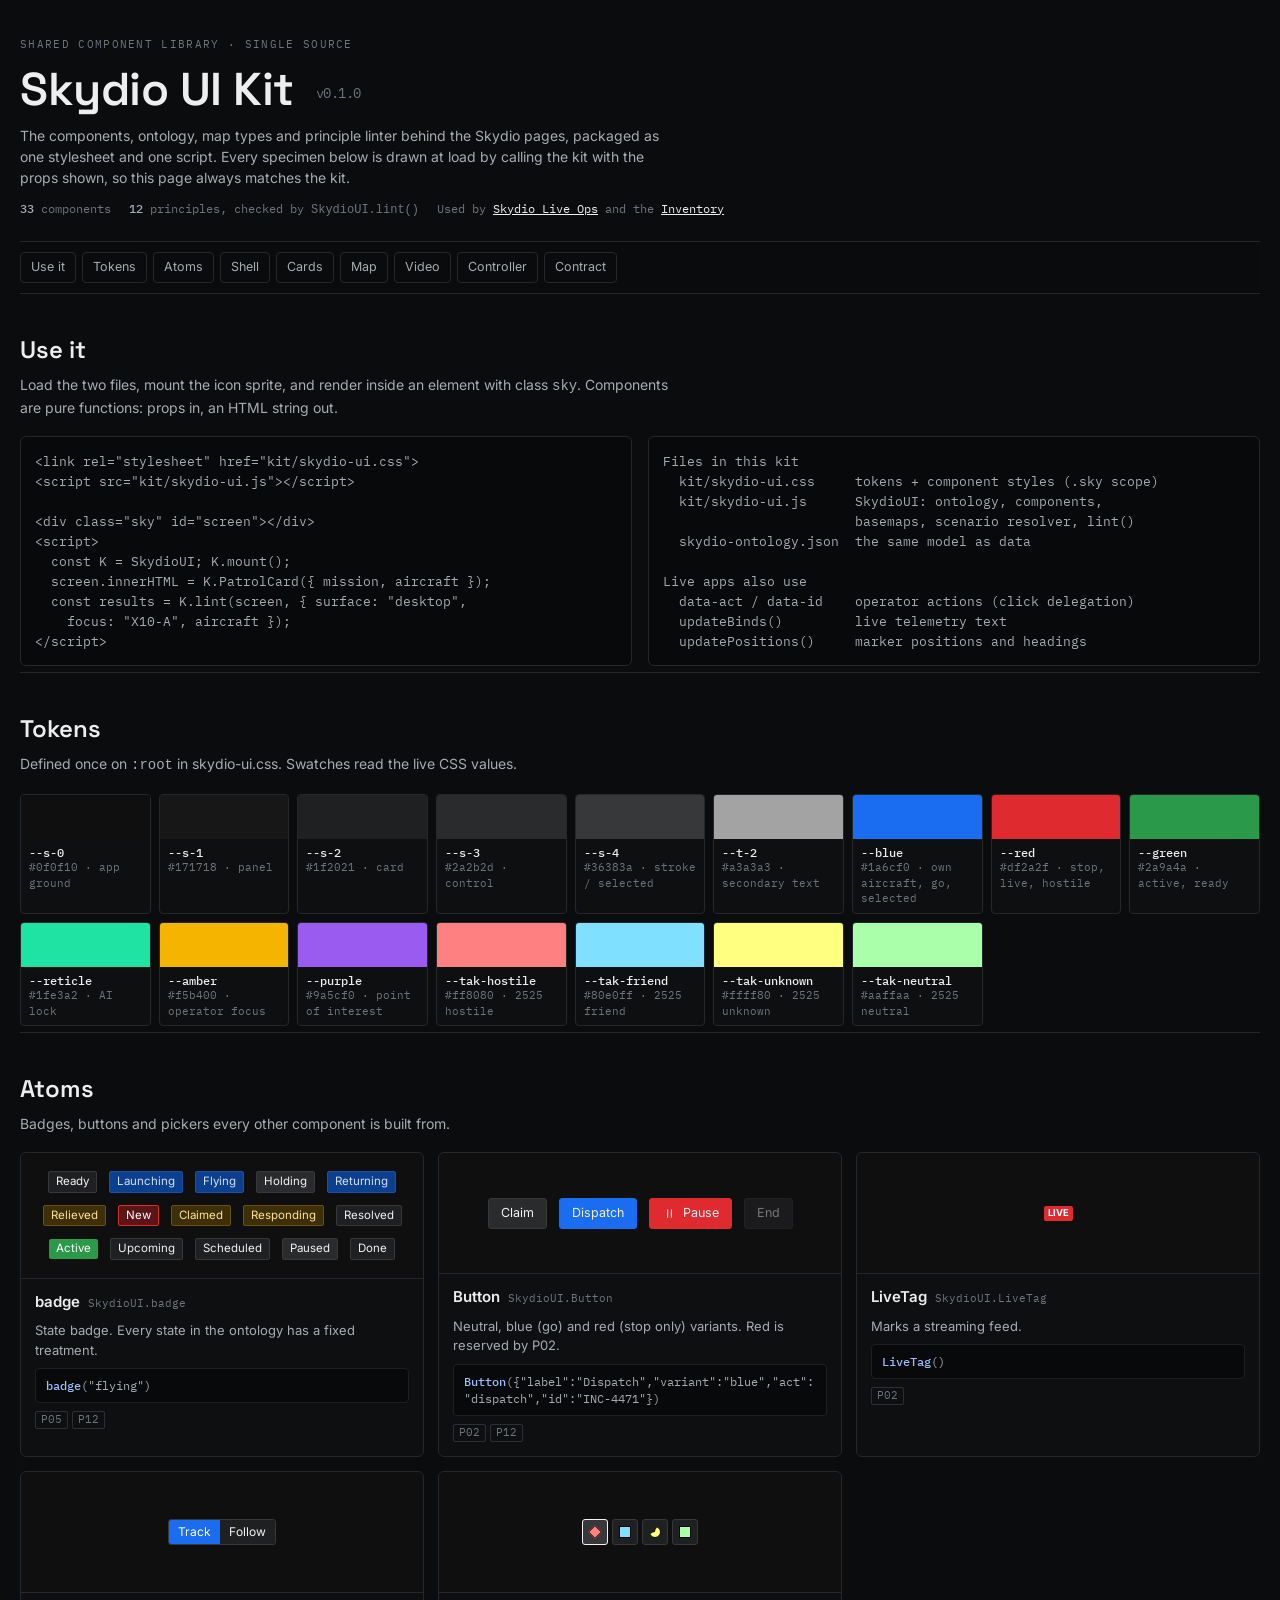
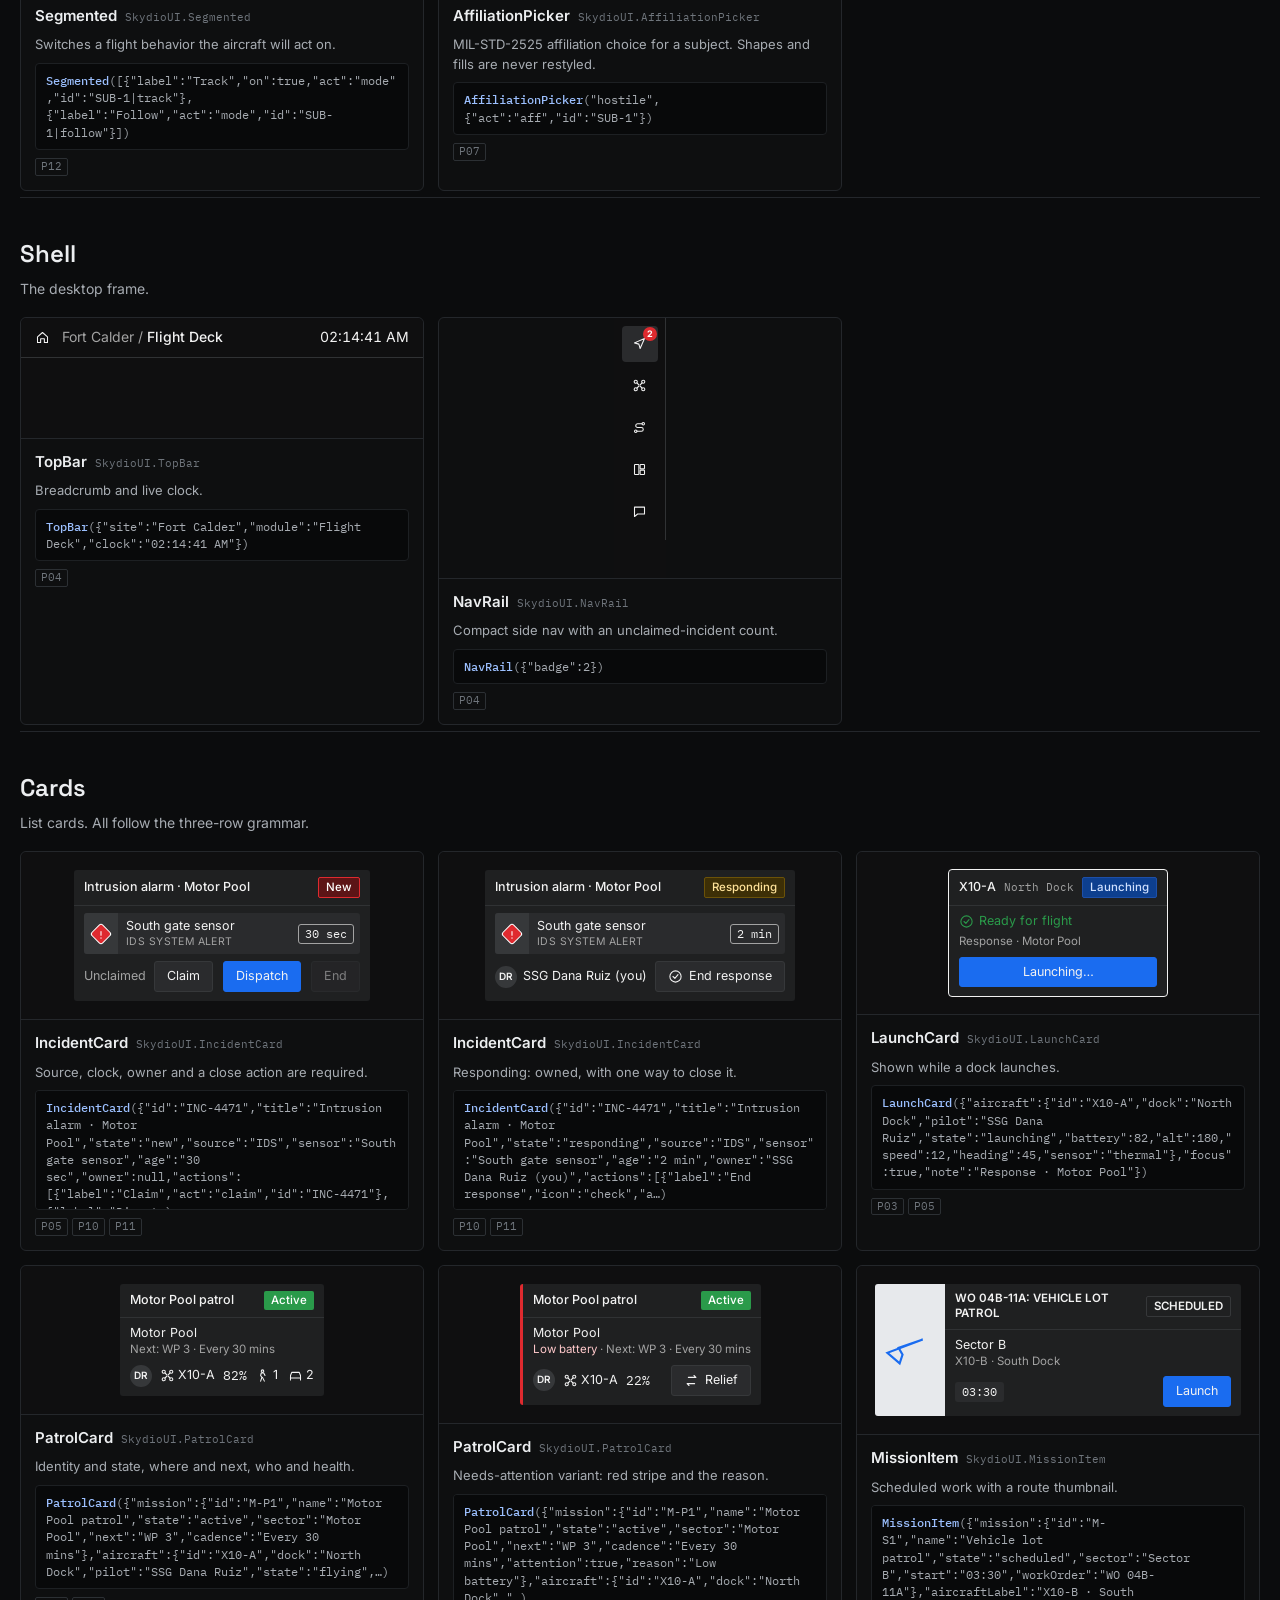
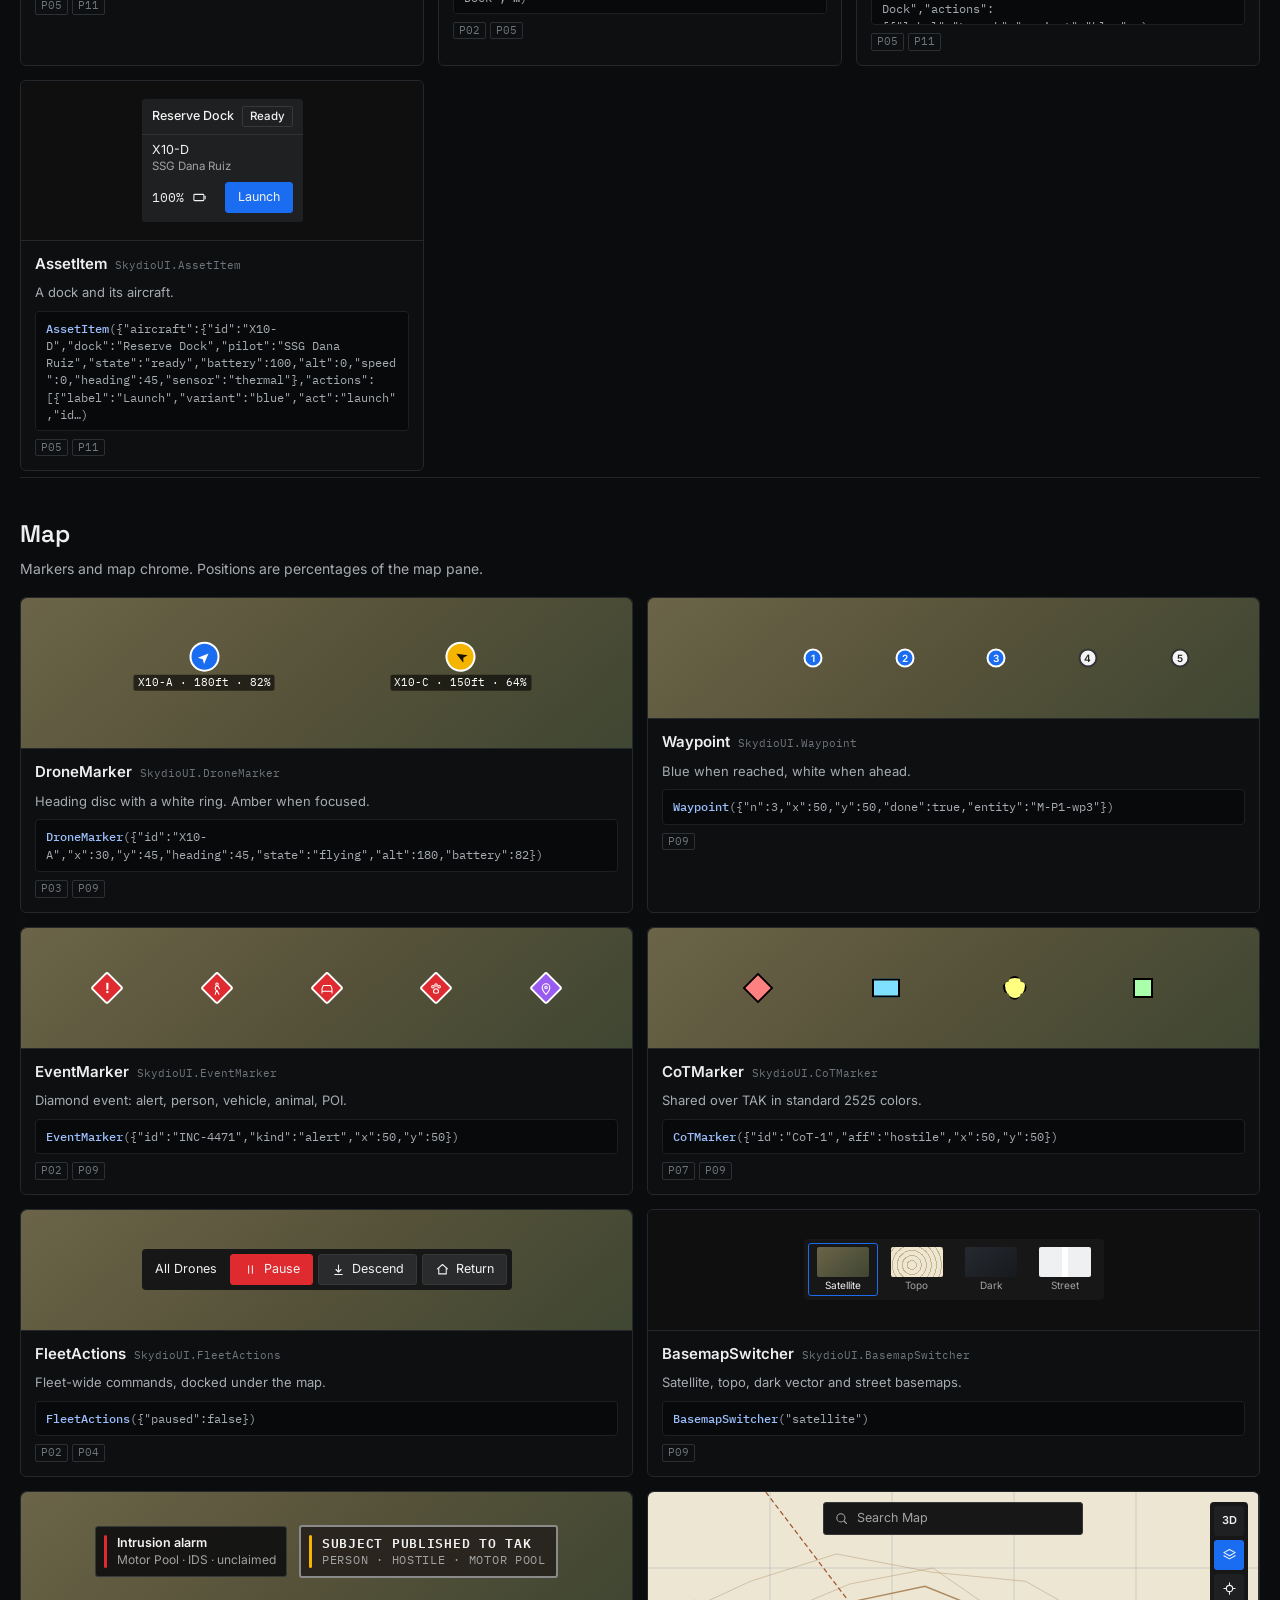
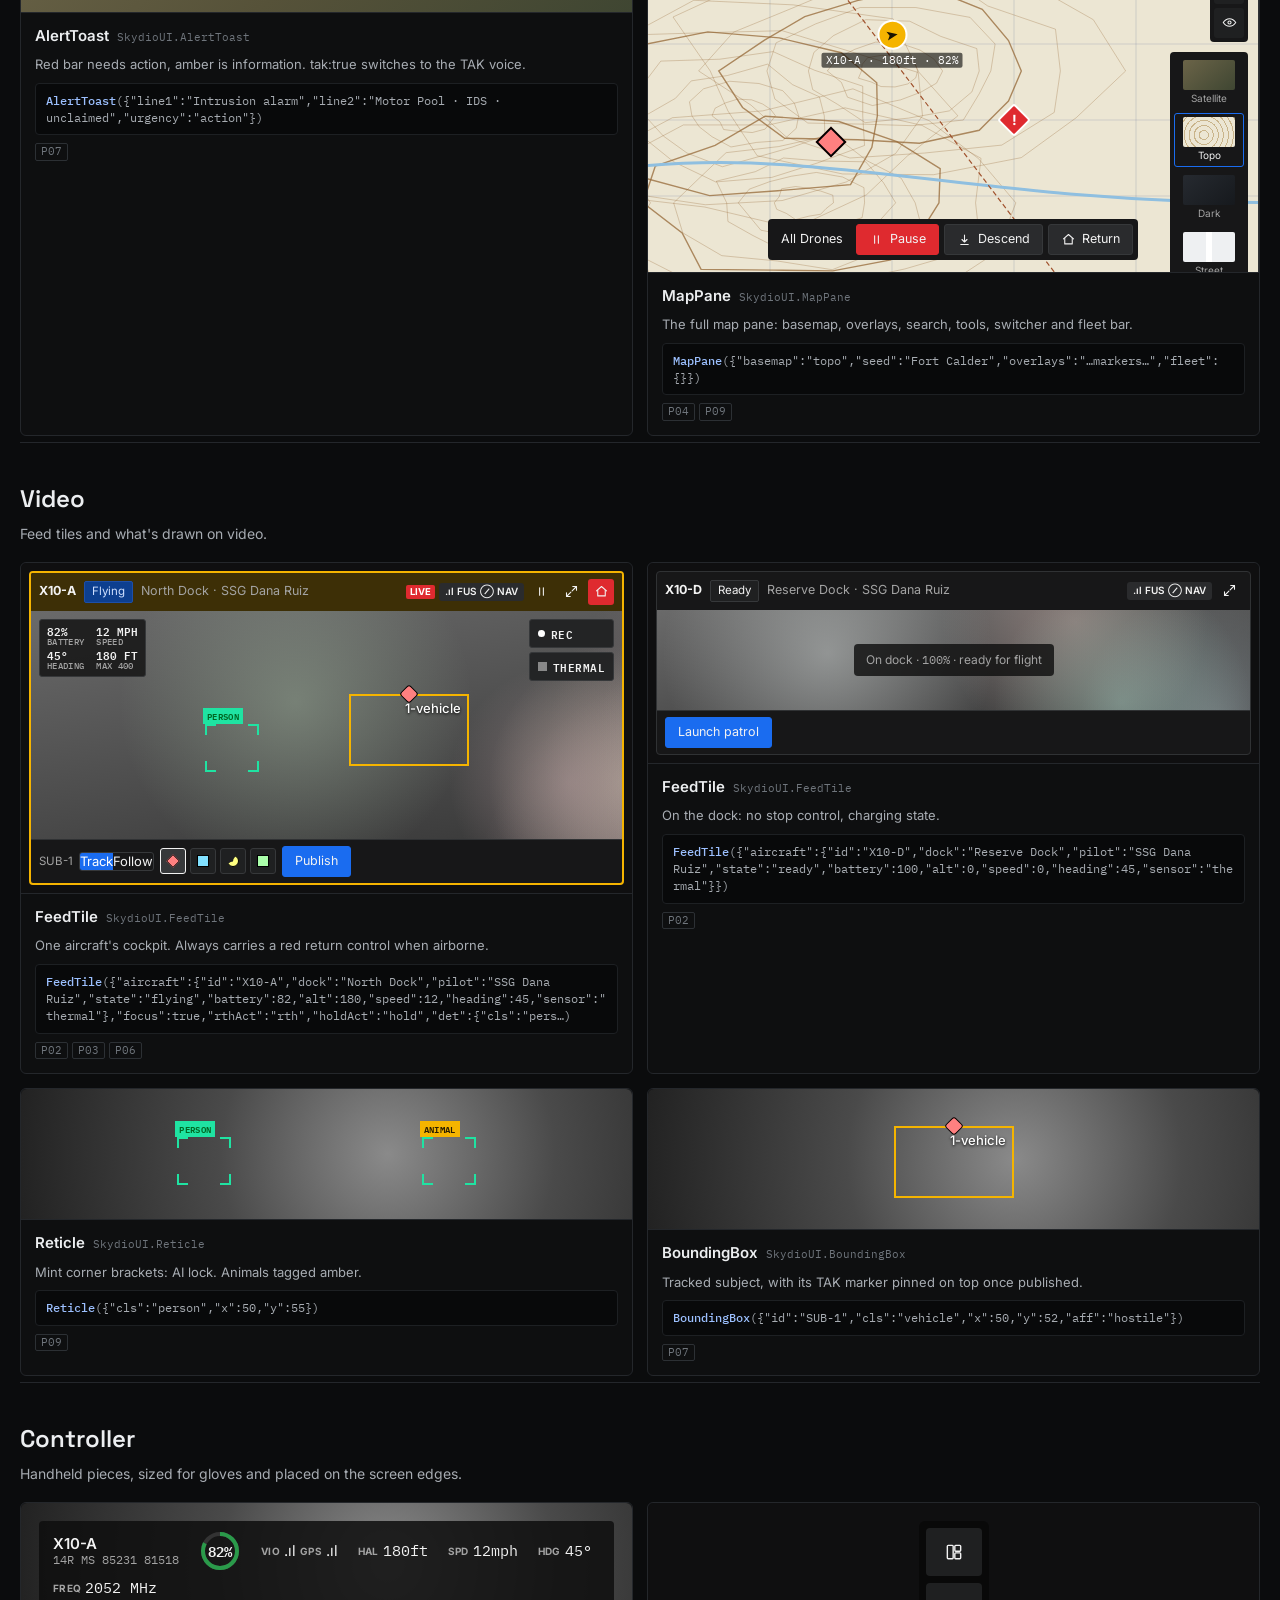
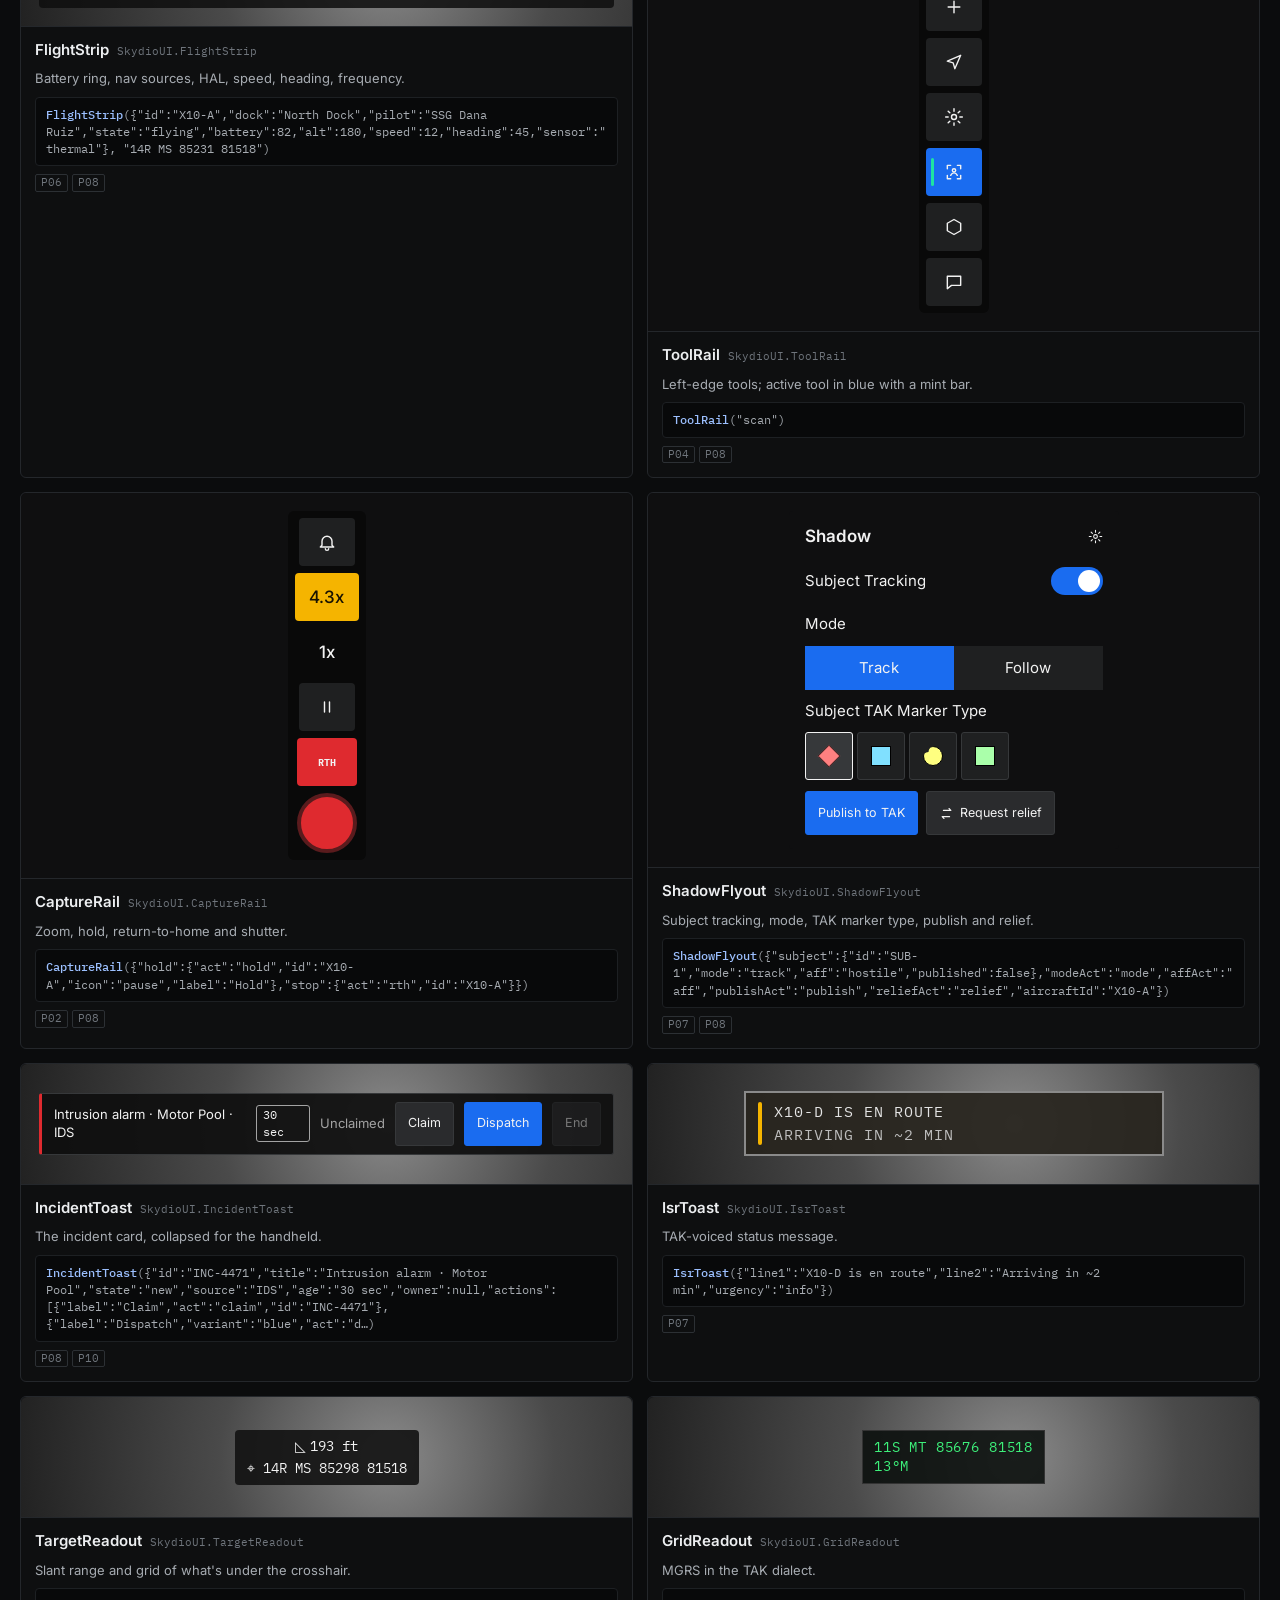
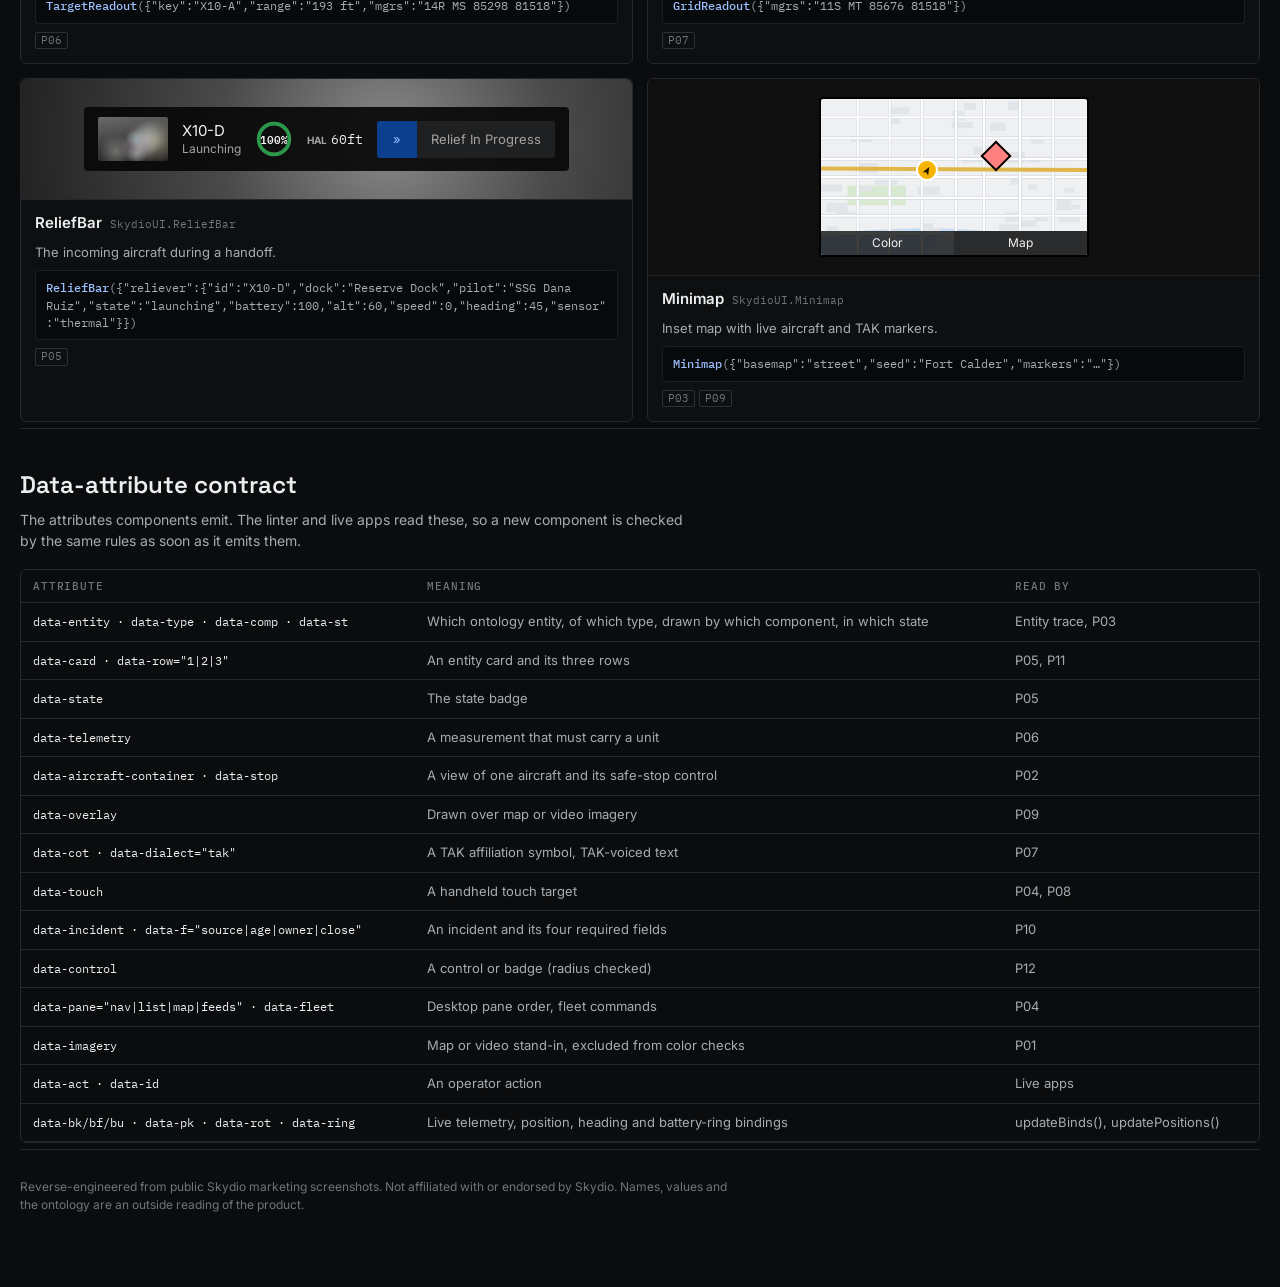
==== kit.html @ 73dac4ab "Skydio hub: ontology, product builder, screen generator, UI kit, inventory and prompts Co-Authored-B" ====
<!doctype html>
<html lang="en"><head><meta charset="utf-8"><meta name="viewport" content="width=device-width, initial-scale=1, viewport-fit=cover">
<style>body{margin:0}[hidden]{display:none!important}img{max-width:100%}</style>
<title>Skydio UI Kit</title>
<meta name="claude:viewport-fit-sides" content="cover">
<link rel="stylesheet" href="https://fonts.googleapis.com/css2?family=Inter:wght@400;500;600;700&family=IBM+Plex+Mono:wght@400;500;600&family=Space+Grotesk:wght@500;600&display=swap">
<link rel="stylesheet" href="kit/skydio-ui.css">
<style>
/* Layout: masthead → install → tokens → component groups (live specimen + the exact kit call) → data-attribute contract.
   Every specimen is rendered at load by calling SkydioUI, so this page can't drift from the kit. Dark-only on purpose. */
:root{ color-scheme:dark; --page:#0b0c0d; --ink:#eceef0; --ink-2:#a7acb2; --ink-3:#6f757c; --rule:#24272b; --panel:#0e0f10; }
*{box-sizing:border-box}
body{background:var(--page);color:var(--ink);font-family:var(--f-ui);font-size:14px;line-height:1.5;padding-left:max(16px,env(safe-area-inset-left,0px));padding-right:max(16px,env(safe-area-inset-right,0px));padding-block:0 64px}
.wrap{max-width:1240px;margin:0 auto}
a{color:var(--ink)}
:focus-visible{outline:2px solid var(--blue);outline-offset:2px}
header.mast{padding-block:36px 22px;border-bottom:1px solid var(--rule);display:grid;gap:12px}
.eyebrow{font-family:var(--f-mono);font-size:11px;letter-spacing:.12em;text-transform:uppercase;color:var(--ink-3)}
h1{font-family:var(--f-display);font-weight:600;font-size:clamp(30px,4.2vw,46px);line-height:1.05;margin:0;letter-spacing:-.01em}
h1 small{font-family:var(--f-mono);font-size:14px;color:var(--ink-3);font-weight:400;margin-left:10px;vertical-align:middle}
.lede{max-width:72ch;color:var(--ink-2);margin:0}
.meta{display:flex;flex-wrap:wrap;gap:8px 18px;font-family:var(--f-mono);font-size:12px;color:var(--ink-3)}
.meta b{color:var(--ink-2);font-weight:500}
nav.toc{position:sticky;top:env(safe-area-inset-top,0px);z-index:5;background:color-mix(in srgb,var(--page) 92%,transparent);backdrop-filter:blur(6px);border-bottom:1px solid var(--rule);padding-block:10px}
body::before{content:"";position:fixed;inset:0 0 auto;height:env(safe-area-inset-top,0px);z-index:10;background:var(--page)}
nav.toc ul{list-style:none;margin:0;padding:0;display:flex;gap:6px;overflow-x:auto;scrollbar-width:none}
nav.toc a{display:block;white-space:nowrap;text-decoration:none;font-size:12.5px;padding:5px 10px;border:1px solid var(--rule);border-radius:4px;color:var(--ink-2)}
nav.toc a:hover{color:var(--ink);border-color:var(--ink-3)}
section.group{padding-block:38px 6px;border-bottom:1px solid var(--rule);scroll-margin-top:56px}
h2{font-family:var(--f-display);font-weight:600;font-size:24px;margin:0 0 6px}
.gp{margin:0 0 18px;color:var(--ink-2);max-width:74ch}
.grid{display:grid;gap:14px;grid-template-columns:repeat(auto-fill,minmax(min(100%,380px),1fr))}
.grid.wide{grid-template-columns:repeat(auto-fill,minmax(min(100%,600px),1fr))}
.comp{border:1px solid var(--rule);border-radius:6px;background:var(--panel);display:flex;flex-direction:column;min-width:0}
.stage{border-bottom:1px solid var(--rule);border-radius:6px 6px 0 0;overflow:hidden;min-width:0}
.stage .sky{padding:18px;display:flex;flex-wrap:wrap;gap:12px;align-items:center;justify-content:center;min-height:120px}
.stage .sky.terrain{background:linear-gradient(140deg,#6b6448,#565239 50%,#3f4632)}
.stage .sky.video{background:radial-gradient(circle at 60% 50%,#8a8a8a 0,#4a4a4a 45%,#222 100%)}
.stage .sky.box{display:block;padding:0;position:relative}
.solo .strip,.solo .c-rail,.solo .fly,.solo .readout,.solo .mgrs,.solo .relief,.solo .pip,.solo .isrt,.solo .ctoast,.solo .fleet,.solo .msearch,.solo .mtools,.solo .bmap{position:relative!important;inset:auto!important;left:auto!important;right:auto!important;top:auto!important;bottom:auto!important;transform:none!important}
.solo .c-rail{flex-direction:column}
.solo .bmap{grid-template-columns:repeat(4,auto)}
.info{padding:12px 14px 14px;display:grid;gap:8px;min-width:0}
.info h3{margin:0;font-size:15px;font-weight:600;display:flex;gap:8px;align-items:baseline;flex-wrap:wrap}
.info h3 code{font-family:var(--f-mono);font-size:11px;color:var(--ink-3);font-weight:400}
.info p{margin:0;color:var(--ink-2);font-size:13px}
pre.call{margin:0;background:#08090a;border:1px solid #1d2023;border-radius:4px;padding:8px 10px;font:11.5px/1.5 var(--f-mono);color:var(--ink-2);white-space:pre-wrap;word-break:break-word;max-height:120px;overflow:auto}
pre.call b{color:#9cc0ff;font-weight:500}
.pr{display:flex;flex-wrap:wrap;gap:4px}
.pr span{font-family:var(--f-mono);font-size:10.5px;border:1px solid #2c3034;border-radius:2px;padding:0 5px;color:var(--ink-3)}
.sw-grid{display:grid;gap:8px;grid-template-columns:repeat(auto-fill,minmax(130px,1fr))}
.sw{border:1px solid var(--rule);border-radius:4px;overflow:hidden;background:var(--panel)}
.sw i{display:block;height:44px}
.sw div{padding:6px 8px;font-size:11.5px;line-height:1.35}.sw div b{display:block;font-family:var(--f-mono);font-weight:500;color:var(--ink)}.sw div span{font-family:var(--f-mono);color:var(--ink-3);font-size:10.5px}
pre.code{margin:0;background:#08090a;border:1px solid var(--rule);border-radius:6px;padding:14px;overflow-x:auto;font:12.5px/1.6 var(--f-mono);color:var(--ink-2)}
table.contract{border-collapse:collapse;width:100%;font-size:13px}
.tbl{overflow-x:auto;border:1px solid var(--rule);border-radius:6px}
.contract th{text-align:left;font:500 10.5px var(--f-mono);letter-spacing:.08em;text-transform:uppercase;color:var(--ink-3);padding:9px 12px;border-bottom:1px solid var(--rule)}
.contract td{padding:9px 12px;border-bottom:1px solid var(--rule);color:var(--ink-2);vertical-align:top}
.contract td:first-child{white-space:nowrap}.contract code{font:12px var(--f-mono);color:var(--ink)}
.two{display:grid;gap:16px;grid-template-columns:minmax(0,1fr) minmax(0,1fr)}
@media (max-width:860px){.two{grid-template-columns:minmax(0,1fr)}}
.foot{margin-top:28px;color:var(--ink-3);font-size:12px;max-width:90ch}
</style>

<div class="wrap">
<header class="mast">
  <div class="eyebrow">Shared component library · single source</div>
  <h1>Skydio UI Kit <small id="ver"></small></h1>
  <p class="lede">The components, ontology, map types and principle linter behind the Skydio pages, packaged as one stylesheet and one script. Every specimen below is drawn at load by calling the kit with the props shown, so this page always matches the kit.</p>
  <div class="meta"><span><b id="nComp">0</b> components</span><span><b>12</b> principles, checked by <code>SkydioUI.lint()</code></span><span>Used by <a href="live.html" id="liveLink">Skydio Live Ops</a> and the <a href="inventory.html">Inventory</a></span></div>
</header>
<nav class="toc" aria-label="Sections"><ul id="toc"></ul></nav>

<section class="group" id="install">
  <h2>Use it</h2>
  <p class="gp">Load the two files, mount the icon sprite, and render inside an element with class <code>sky</code>. Components are pure functions: props in, an HTML string out.</p>
  <div class="two">
<pre class="code">&lt;link rel="stylesheet" href="kit/skydio-ui.css"&gt;
&lt;script src="kit/skydio-ui.js"&gt;&lt;/script&gt;

&lt;div class="sky" id="screen"&gt;&lt;/div&gt;
&lt;script&gt;
  const K = SkydioUI; K.mount();
  screen.innerHTML = K.PatrolCard({ mission, aircraft });
  const results = K.lint(screen, { surface: "desktop",
    focus: "X10-A", aircraft });
&lt;/script&gt;</pre>
<pre class="code">Files in this kit
  kit/skydio-ui.css     tokens + component styles (.sky scope)
  kit/skydio-ui.js      SkydioUI: ontology, components,
                        basemaps, scenario resolver, lint()
  skydio-ontology.json  the same model as data

Live apps also use
  data-act / data-id    operator actions (click delegation)
  updateBinds()         live telemetry text
  updatePositions()     marker positions and headings</pre>
  </div>
</section>

<section class="group" id="tokens"><h2>Tokens</h2><p class="gp">Defined once on <code>:root</code> in skydio-ui.css. Swatches read the live CSS values.</p><div class="sw-grid" id="swatches"></div></section>
<div id="groups"></div>

<section class="group" id="contract">
  <h2>Data-attribute contract</h2>
  <p class="gp">The attributes components emit. The linter and live apps read these, so a new component is checked by the same rules as soon as it emits them.</p>
  <div class="tbl"><table class="contract"><thead><tr><th>Attribute</th><th>Meaning</th><th>Read by</th></tr></thead><tbody>
    <tr><td><code>data-entity · data-type · data-comp · data-st</code></td><td>Which ontology entity, of which type, drawn by which component, in which state</td><td>Entity trace, P03</td></tr>
    <tr><td><code>data-card · data-row="1|2|3"</code></td><td>An entity card and its three rows</td><td>P05, P11</td></tr>
    <tr><td><code>data-state</code></td><td>The state badge</td><td>P05</td></tr>
    <tr><td><code>data-telemetry</code></td><td>A measurement that must carry a unit</td><td>P06</td></tr>
    <tr><td><code>data-aircraft-container · data-stop</code></td><td>A view of one aircraft and its safe-stop control</td><td>P02</td></tr>
    <tr><td><code>data-overlay</code></td><td>Drawn over map or video imagery</td><td>P09</td></tr>
    <tr><td><code>data-cot · data-dialect="tak"</code></td><td>A TAK affiliation symbol, TAK-voiced text</td><td>P07</td></tr>
    <tr><td><code>data-touch</code></td><td>A handheld touch target</td><td>P04, P08</td></tr>
    <tr><td><code>data-incident · data-f="source|age|owner|close"</code></td><td>An incident and its four required fields</td><td>P10</td></tr>
    <tr><td><code>data-control</code></td><td>A control or badge (radius checked)</td><td>P12</td></tr>
    <tr><td><code>data-pane="nav|list|map|feeds" · data-fleet</code></td><td>Desktop pane order, fleet commands</td><td>P04</td></tr>
    <tr><td><code>data-imagery</code></td><td>Map or video stand-in, excluded from color checks</td><td>P01</td></tr>
    <tr><td><code>data-act · data-id</code></td><td>An operator action</td><td>Live apps</td></tr>
    <tr><td><code>data-bk/bf/bu · data-pk · data-rot · data-ring</code></td><td>Live telemetry, position, heading and battery-ring bindings</td><td>updateBinds(), updatePositions()</td></tr>
  </tbody></table></div>
</section>
<p class="foot">Reverse-engineered from public Skydio marketing screenshots. Not affiliated with or endorsed by Skydio. Names, values and the ontology are an outside reading of the product.</p>
</div>

<script src="kit/skydio-ui.js"></script>
<script>
"use strict";
const K = SkydioUI; K.mount();
const esc = K.esc;
document.getElementById("ver").textContent = "v" + K.version;

/* tokens */
const TOK = [["--s-0","app ground"],["--s-1","panel"],["--s-2","card"],["--s-3","control"],["--s-4","stroke / selected"],["--t-2","secondary text"],["--blue","own aircraft, go, selected"],["--red","stop, live, hostile"],["--green","active, ready"],["--reticle","AI lock"],["--amber","operator focus"],["--purple","point of interest"],["--tak-hostile","2525 hostile"],["--tak-friend","2525 friend"],["--tak-unknown","2525 unknown"],["--tak-neutral","2525 neutral"]];
const cs = getComputedStyle(document.documentElement);
document.getElementById("swatches").innerHTML = TOK.map(([v, m]) => `<div class="sw"><i style="background:var(${v})"></i><div><b>${v}</b><span>${cs.getPropertyValue(v).trim()} · ${m}</span></div></div>`).join("");

/* sample data */
const air = { id:"X10-A", dock:"North Dock", pilot:"SSG Dana Ruiz", state:"flying", battery:82, alt:180, speed:12, heading:45, sensor:"thermal" };
const ready = { ...air, id:"X10-D", dock:"Reserve Dock", state:"ready", battery:100, alt:0, speed:0 };
const mission = { id:"M-P1", name:"Motor Pool patrol", state:"active", sector:"Motor Pool", next:"WP 3", cadence:"Every 30 mins" };

/* catalog: [group, name, args, note, principles, stage] — stage: "" | "terrain" | "video" | "box:WxH" | "solo" */
const C = [
  ["Atoms","badge",["flying"],"State badge. Every state in the ontology has a fixed treatment.",["P05","P12"],"",()=>K.ONTO.air.concat(["new","claimed","responding","resolved","active","upcoming","scheduled","paused","done"]).map(s=>K.badge(s)).join("")],
  ["Atoms","Button",[{label:"Dispatch",variant:"blue",act:"dispatch",id:"INC-4471"}],"Neutral, blue (go) and red (stop only) variants. Red is reserved by P02.",["P02","P12"],"",()=>[K.Button({label:"Claim"}),K.Button({label:"Dispatch",variant:"blue"}),K.Button({label:"Pause",icon:"pause",variant:"red",fleetstop:true}),K.Button({label:"End",disabled:true})].join("")],
  ["Atoms","LiveTag",[],"Marks a streaming feed.",["P02"]],
  ["Atoms","Segmented",[[{label:"Track",on:true,act:"mode",id:"SUB-1|track"},{label:"Follow",act:"mode",id:"SUB-1|follow"}]],"Switches a flight behavior the aircraft will act on.",["P12"]],
  ["Atoms","AffiliationPicker",["hostile",{act:"aff",id:"SUB-1"}],"MIL-STD-2525 affiliation choice for a subject. Shapes and fills are never restyled.",["P07"]],
  ["Shell","TopBar",[{site:"Fort Calder",module:"Flight Deck",clock:"02:14:41 AM"}],"Breadcrumb and live clock.",["P04"],"box:100%x44"],
  ["Shell","NavRail",[{badge:2}],"Compact side nav with an unclaimed-incident count.",["P04"],"box:52x260"],
  ["Cards","IncidentCard",[{id:"INC-4471",title:"Intrusion alarm · Motor Pool",state:"new",source:"IDS",sensor:"South gate sensor",age:"30 sec",owner:null,actions:[{label:"Claim",act:"claim",id:"INC-4471"},{label:"Dispatch",variant:"blue",act:"dispatch",id:"INC-4471"},{label:"End",f:"close",disabled:true}]}],"Source, clock, owner and a close action are required.",["P05","P10","P11"]],
  ["Cards","IncidentCard",[{id:"INC-4471",title:"Intrusion alarm · Motor Pool",state:"responding",source:"IDS",sensor:"South gate sensor",age:"2 min",owner:"SSG Dana Ruiz (you)",actions:[{label:"End response",icon:"check",act:"end",id:"INC-4471",f:"close"}]}],"Responding: owned, with one way to close it.",["P10","P11"]],
  ["Cards","LaunchCard",[{aircraft:{...air,state:"launching"},focus:true,note:"Response · Motor Pool"}],"Shown while a dock launches.",["P03","P05"]],
  ["Cards","PatrolCard",[{mission,aircraft:air,dets:[{cls:"person",count:1},{cls:"vehicle",count:2}]}],"Identity and state, where and next, who and health.",["P05","P11"]],
  ["Cards","PatrolCard",[{mission:{...mission,attention:true,reason:"Low battery"},aircraft:{...air,battery:22},actions:[{label:"Relief",icon:"swap",act:"relief",id:"X10-A"}]}],"Needs-attention variant: red stripe and the reason.",["P02","P05"]],
  ["Cards","MissionItem",[{mission:{id:"M-S1",name:"Vehicle lot patrol",state:"scheduled",sector:"Sector B",start:"03:30",workOrder:"WO 04B-11A"},aircraftLabel:"X10-B · South Dock",actions:[{label:"Launch",variant:"blue",act:"launch-mission",id:"M-S1"}]}],"Scheduled work with a route thumbnail.",["P05","P11"]],
  ["Cards","AssetItem",[{aircraft:ready,actions:[{label:"Launch",variant:"blue",act:"launch",id:"X10-D"}]}],"A dock and its aircraft.",["P05","P11"]],
  ["Map","DroneMarker",[{id:"X10-A",x:30,y:45,heading:45,state:"flying",alt:180,battery:82}],"Heading disc with a white ring. Amber when focused.",["P03","P09"],"terrain box:100%x150",()=>K.DroneMarker({id:"X10-A",x:30,y:45,heading:45,state:"flying",alt:180,battery:82})+K.DroneMarker({id:"X10-C",x:72,y:45,heading:300,state:"flying",alt:150,battery:64,focus:true})],
  ["Map","Waypoint",[{n:3,x:50,y:50,done:true,entity:"M-P1-wp3"}],"Blue when reached, white when ahead.",["P09"],"terrain box:100%x110",()=>[1,2,3,4,5].map(n=>K.Waypoint({n,x:12+n*15,y:50,done:n<4,entity:"wp"+n})).join("")],
  ["Map","EventMarker",[{id:"INC-4471",kind:"alert",x:50,y:50}],"Diamond event: alert, person, vehicle, animal, POI.",["P02","P09"],"terrain box:100%x110",()=>["alert","person","vehicle","animal","poi"].map((k,i)=>K.EventMarker({id:"E"+i,kind:k,x:14+i*18,y:50})).join("")],
  ["Map","CoTMarker",[{id:"CoT-1",aff:"hostile",x:50,y:50}],"Shared over TAK in standard 2525 colors.",["P07","P09"],"terrain box:100%x110",()=>K.ONTO.aff.map((a,i)=>K.CoTMarker({id:"C"+i,aff:a,x:18+i*21,y:50})).join("")],
  ["Map","FleetActions",[{paused:false}],"Fleet-wide commands, docked under the map.",["P02","P04"],"terrain solo"],
  ["Map","BasemapSwitcher",["satellite"],"Satellite, topo, dark vector and street basemaps.",["P09"],"solo"],
  ["Map","AlertToast",[{line1:"Intrusion alarm",line2:"Motor Pool · IDS · unclaimed",urgency:"action"}],"Red bar needs action, amber is information. tak:true switches to the TAK voice.",["P07"],"terrain",()=>K.AlertToast({line1:"Intrusion alarm",line2:"Motor Pool · IDS · unclaimed",urgency:"action"})+K.AlertToast({line1:"Subject published to TAK",line2:"PERSON · HOSTILE · MOTOR POOL",tak:true})],
  ["Map","MapPane",[{basemap:"topo",seed:"Fort Calder",overlays:"…markers…",fleet:{}}],"The full map pane: basemap, overlays, search, tools, switcher and fleet bar.",["P04","P09"],"box:100%x380",()=>K.MapPane({basemap:"topo",seed:"Fort Calder",overlays:K.DroneMarker({id:"X10-A",x:40,y:40,heading:80,state:"flying",alt:180,battery:82,focus:true})+K.EventMarker({id:"INC",kind:"alert",x:60,y:60})+K.CoTMarker({id:"C",aff:"hostile",x:30,y:66}),fleet:{}}).replace('class="d-map"','class="d-map" style="position:absolute;inset:0"')],
  ["Video","FeedTile",[{aircraft:air,focus:true,rthAct:"rth",holdAct:"hold",det:{cls:"person",x:34,y:60},sub:{id:"SUB-1",cls:"vehicle",x:64,y:52,aff:"hostile"},footer:"…subject controls…"}],"One aircraft's cockpit. Always carries a red return control when airborne.",["P02","P03","P06"],"box:100%x330",()=>`<div style="display:flex;height:100%;padding:8px">${K.FeedTile({aircraft:air,focus:true,rthAct:"rth",holdAct:"hold",det:{cls:"person",x:34,y:60},sub:{id:"SUB-1",cls:"vehicle",x:64,y:52,aff:"hostile"},footer:`<span class="lbl">SUB-1</span>${K.Segmented([{label:"Track",on:true},{label:"Follow"}])}${K.AffiliationPicker("hostile",{})}${K.Button({label:"Publish",variant:"blue"})}`})}</div>`],
  ["Video","FeedTile",[{aircraft:ready}],"On the dock: no stop control, charging state.",["P02"],"box:100%x200",()=>`<div style="display:flex;height:100%;padding:8px">${K.FeedTile({aircraft:ready,footer:K.Button({label:"Launch patrol",variant:"blue"})})}</div>`],
  ["Video","Reticle",[{cls:"person",x:50,y:55}],"Mint corner brackets: AI lock. Animals tagged amber.",["P09"],"video box:100%x130",()=>K.Reticle({cls:"person",x:30,y:55})+K.Reticle({cls:"animal",x:70,y:55})],
  ["Video","BoundingBox",[{id:"SUB-1",cls:"vehicle",x:50,y:52,aff:"hostile"}],"Tracked subject, with its TAK marker pinned on top once published.",["P07"],"video box:100%x140"],
  ["Controller","FlightStrip",[air,"14R MS 85231 81518"],"Battery ring, nav sources, HAL, speed, heading, frequency.",["P06","P08"],"video solo"],
  ["Controller","ToolRail",["scan"],"Left-edge tools; active tool in blue with a mint bar.",["P04","P08"],"solo"],
  ["Controller","CaptureRail",[{hold:{act:"hold",id:"X10-A",icon:"pause",label:"Hold"},stop:{act:"rth",id:"X10-A"}}],"Zoom, hold, return-to-home and shutter.",["P02","P08"],"solo"],
  ["Controller","ShadowFlyout",[{subject:{id:"SUB-1",mode:"track",aff:"hostile",published:false},modeAct:"mode",affAct:"aff",publishAct:"publish",reliefAct:"relief",aircraftId:"X10-A"}],"Subject tracking, mode, TAK marker type, publish and relief.",["P07","P08"],"solo"],
  ["Controller","IncidentToast",[{id:"INC-4471",title:"Intrusion alarm · Motor Pool",state:"new",source:"IDS",age:"30 sec",owner:null,actions:[{label:"Claim",act:"claim",id:"INC-4471"},{label:"Dispatch",variant:"blue",act:"dispatch",id:"INC-4471"},{label:"End",f:"close",disabled:true}]}],"The incident card, collapsed for the handheld.",["P08","P10"],"video solo"],
  ["Controller","IsrToast",[{line1:"X10-D is en route",line2:"Arriving in ~2 min",urgency:"info"}],"TAK-voiced status message.",["P07"],"video solo"],
  ["Controller","TargetReadout",[{key:"X10-A",range:"193 ft",mgrs:"14R MS 85298 81518"}],"Slant range and grid of what's under the crosshair.",["P06"],"video solo"],
  ["Controller","GridReadout",[{mgrs:"11S MT 85676 81518"}],"MGRS in the TAK dialect.",["P07"],"video solo"],
  ["Controller","ReliefBar",[{reliever:{...ready,id:"X10-D",state:"launching",alt:60}}],"The incoming aircraft during a handoff.",["P05"],"video solo"],
  ["Controller","Minimap",[{basemap:"street",seed:"Fort Calder",markers:"…"}],"Inset map with live aircraft and TAK markers.",["P03","P09"],"solo",()=>K.Minimap({basemap:"street",seed:"Fort Calder",markers:K.DroneMarker({id:"X10-A",x:40,y:45,heading:30,small:true,focus:true})+K.CoTMarker({id:"C",aff:"hostile",x:66,y:36})})]
];
const groups = [...new Set(C.map(c => c[0]))];
const GROUP_NOTE = { Atoms:"Badges, buttons and pickers every other component is built from.", Shell:"The desktop frame.", Cards:"List cards. All follow the three-row grammar.", Map:"Markers and map chrome. Positions are percentages of the map pane.", Video:"Feed tiles and what's drawn on video.", Controller:"Handheld pieces, sized for gloves and placed on the screen edges." };
const short = v => { const s = JSON.stringify(v); return s.length > 220 ? s.slice(0, 217) + "…" : s; };
document.getElementById("toc").innerHTML = [["install","Use it"],["tokens","Tokens"],...groups.map(g => [g.toLowerCase(), g]),["contract","Contract"]].map(([id, t]) => `<li><a href="#${id}">${t}</a></li>`).join("");
document.getElementById("groups").innerHTML = groups.map(g => `<section class="group" id="${g.toLowerCase()}"><h2>${g}</h2><p class="gp">${GROUP_NOTE[g]}</p><div class="grid${g === "Video" || g === "Map" || g === "Controller" ? " wide" : ""}">${
  C.filter(c => c[0] === g).map(([, name, args, note, pr, stage = "", custom]) => {
    let html; try { html = custom ? custom() : K[name](...args); } catch (e) { html = `<span style="color:#ff9a9d">${esc(e.message)}</span>`; }
    const box = (stage.match(/box:(\S+)x(\d+)/) || []); const cls = stage.split(" ").filter(x => x && !x.startsWith("box")).join(" ");
    const style = box[0] ? `style="width:${/%/.test(box[1]) ? box[1] : box[1] + "px"};height:${box[2]}px;margin:0 auto"` : "";
    return `<div class="comp"><div class="stage"><div class="sky ${cls}${box[0] ? " box" : ""}" ${style}>${html}</div></div><div class="info"><h3>${esc(name)} <code>SkydioUI.${esc(name)}</code></h3><p>${esc(note)}</p><pre class="call"><b>${esc(name)}</b>(${esc(args.map(short).join(", "))})</pre><div class="pr">${pr.map(p => `<span title="${esc(K.PRINCIPLES.find(x => x[0] === p)[1])}">${p}</span>`).join("")}</div></div></div>`;
  }).join("")}</div></section>`).join("");
document.getElementById("nComp").textContent = new Set(C.map(c => c[1])).size;
</script>

</html>
---- kit/skydio-ui.css ----
/*! Skydio UI Kit 0.1.0 · skydio-ui.css
   Tokens and component styles, reverse-engineered from public Skydio marketing screenshots. Not affiliated with Skydio.
   Every component renders inside a root element with class "sky". */
:root{
  --s-0:#0f0f10; --s-1:#171718; --s-2:#1f2021; --s-3:#2a2b2d; --s-4:#36383a; --s-line:#303234;
  --t-1:#f2f2f2; --t-2:#a3a3a3;
  --blue:#1a6cf0; --blue-deep:#0d3f8f; --red:#df2a2f; --red-deep:#5c1416; --green:#2a9a4a; --green-deep:#173d22;
  --reticle:#1fe3a2; --amber:#f5b400; --amber-deep:#3d2f06; --purple:#9a5cf0;
  --tak-hostile:#ff8080; --tak-friend:#80e0ff; --tak-unknown:#ffff80; --tak-neutral:#aaffaa;
  --f-ui:"Inter",system-ui,-apple-system,"Segoe UI",sans-serif;
  --f-display:"Space Grotesk","Inter",system-ui,sans-serif;
  --f-mono:"IBM Plex Mono",ui-monospace,"SF Mono",Menlo,monospace;
}
.sky{font-family:var(--f-ui);color:var(--t-1);background:var(--s-0);font-size:13px;line-height:1.35;position:relative;overflow:hidden}
.sky *{box-sizing:border-box}
.sky .mono,.sky [data-telemetry]{font-family:var(--f-mono)}
.sky svg.ic{width:15px;height:15px;stroke:currentColor;fill:none;stroke-width:1.7;stroke-linecap:round;stroke-linejoin:round;flex:none}
.sky .lint-hit{outline:3px solid #ff2bd6 !important;outline-offset:2px;box-shadow:0 0 0 6px rgba(255,43,214,.25) !important}
/* desktop shell */
.sky .d-top{height:40px;display:flex;align-items:center;gap:12px;padding:0 14px;border-bottom:1px solid var(--s-line);background:var(--s-0)}
.sky .d-top .crumb{color:var(--t-2);font-size:14px}
.sky .d-top .crumb b{color:var(--t-1);font-weight:500}
.sky .d-top .clock{margin-left:auto;font-variant-numeric:tabular-nums;font-size:14px}
.sky .d-top .clock small{color:var(--t-2)}
.sky .d-body{display:flex;height:720px}
.sky .d-nav{width:52px;border-right:1px solid var(--s-line);display:flex;flex-direction:column;align-items:center;gap:6px;padding-top:8px;background:var(--s-0)}
.sky .d-nav .b{width:36px;height:36px;display:grid;place-items:center;border-radius:4px;position:relative;color:var(--t-1)}
.sky .d-nav .b.on{background:var(--s-3)}
.sky .d-nav .badge-n{position:absolute;top:1px;right:1px;min-width:14px;height:14px;padding:0 3px;border-radius:7px;background:var(--red);font-size:9px;font-weight:700;display:grid;place-items:center;color:#fff}
.sky .d-list{width:310px;background:var(--s-1);border-right:1px solid var(--s-line);display:flex;flex-direction:column;min-height:0}
.sky .d-map{flex:1;position:relative;min-width:0;border-right:1px solid var(--s-line)}
.sky .d-feeds{width:440px;display:flex;flex-direction:column;gap:6px;padding:6px;background:var(--s-0)}
.sky .ph{height:36px;display:flex;align-items:center;justify-content:space-between;padding:0 12px;font-size:13.5px;flex:none}
.sky .d-list .scroll{overflow:hidden;padding:0 10px 10px;display:flex;flex-direction:column;gap:8px;flex:1}
.sky .sec{display:flex;justify-content:space-between;align-items:center;font-weight:600;font-size:13.5px;padding:8px 2px 2px}
.sky .sec span{color:var(--t-2);font-weight:400}
.sky .field{display:flex;align-items:center;gap:8px;background:var(--s-3);border:1px solid var(--s-4);border-radius:3px;padding:6px 10px;color:var(--t-2);font-size:13px}
.sky .selects{display:flex;gap:6px}
.sky .select{flex:1;display:flex;align-items:center;gap:6px;background:var(--s-3);border:1px solid var(--s-4);border-radius:3px;padding:6px 10px;font-size:12.5px;color:var(--t-1);white-space:nowrap}
.sky .select svg{margin-left:auto}
.sky .badge{font-size:11.5px;padding:2px 7px;border-radius:2px;line-height:1.35;white-space:nowrap;display:inline-block}
.sky .b-active{background:var(--green);color:#fff}
.sky .b-upcoming,.sky .b-scheduled,.sky .b-done,.sky .b-ready,.sky .b-resolved{border:1px solid var(--s-4);color:var(--t-1);background:var(--s-2)}
.sky .b-paused,.sky .b-holding{background:var(--s-3);color:var(--t-1);border:1px solid var(--s-4)}
.sky .b-tfr,.sky .b-new{background:var(--red-deep);color:#fff;border:1px solid var(--red)}
.sky .b-flying,.sky .b-launching,.sky .b-returning{background:var(--blue-deep);color:#cfe0ff;border:1px solid #1d4fa8}
.sky .b-claimed,.sky .b-responding,.sky .b-relieved{background:var(--amber-deep);color:#ffe39a;border:1px solid #6b5208}
.sky .live{background:var(--red);color:#fff;font-size:9.5px;font-weight:700;padding:1px 4px;border-radius:2px}
.sky .chip-time{background:var(--s-3);color:var(--t-1);padding:2px 7px;border-radius:3px;font-size:12px;font-variant-numeric:tabular-nums}
.sky .chip-o{border:1px solid var(--t-2);border-radius:3px;padding:1px 6px;font-size:12px}
.sky .initials{width:22px;height:22px;border-radius:50%;background:var(--s-4);display:grid;place-items:center;font-size:10px;font-weight:600}
.sky .btn{display:inline-flex;align-items:center;justify-content:center;gap:6px;padding:6px 12px;border-radius:3px;font-size:12.5px;background:var(--s-3);border:1px solid var(--s-4);color:var(--t-1);white-space:nowrap}
.sky .btn.red{background:var(--red);border-color:var(--red)}
.sky .btn.blue{background:var(--blue);border-color:var(--blue)}
.sky .btn.wide{width:100%}
.sky .card{background:var(--s-2);border-radius:3px;overflow:hidden;font-size:12.5px;position:relative}
.sky .card [data-row]{padding:7px 10px;display:flex;align-items:center;gap:8px}
.sky .card [data-row="1"]{justify-content:space-between;font-weight:500;border-bottom:1px solid var(--s-line)}
.sky .card [data-row="2"]{display:block}
.sky .card [data-row="2"] small{display:block;color:var(--t-2);font-size:11.5px}
.sky .card [data-row="3"]{padding-top:0;padding-bottom:9px}
.sky .card .r{margin-left:auto;display:flex;gap:10px;align-items:center}
.sky .card .cnt{display:inline-flex;gap:3px;align-items:center}
.sky .card.attn{border-left:3px solid var(--red)}
.sky .card.is-focus{outline:1.5px solid var(--t-1)}
.sky .card.sched{display:grid;grid-template-columns:70px minmax(0,1fr)}
.sky .card.sched .thumb{background:#e7e9ec;grid-row:span 3;position:relative}
.sky .card.sched .thumb svg{position:absolute;inset:6px;width:calc(100% - 12px);height:calc(100% - 12px)}
.sky .card.sched [data-row="1"]{text-transform:uppercase;font-size:11.5px;font-weight:600}
.sky .sensor{display:grid;grid-template-columns:34px minmax(0,1fr) auto;background:var(--s-3);border-radius:3px;overflow:hidden;align-items:center}
.sky .sensor .ico{display:grid;place-items:center;align-self:stretch;background:var(--s-4)}
.sky .sensor .t{padding:5px 8px;display:grid}
.sky .sensor .t small{color:var(--t-2);font-size:10.5px;letter-spacing:.04em}
.sky .sensor .chip-o{margin-right:6px}
.sky .kv{display:grid;grid-template-columns:auto minmax(0,1fr);gap:3px 10px;font-size:12px}
.sky .kv dt{color:var(--t-2)}
.sky .kv dd{margin:0;text-align:right;font-variant-numeric:tabular-nums}
/* map */
.sky .mapbg{position:absolute;inset:0}
.sky .mapsvg{position:absolute;inset:0;width:100%;height:100%}
.sky .msearch{position:absolute;top:10px;left:50%;transform:translateX(-50%);width:260px;display:flex;align-items:center;gap:8px;background:var(--s-1);border:1px solid var(--s-4);border-radius:3px;padding:7px 10px;color:var(--t-2);font-size:12.5px}
.sky .mtools{position:absolute;top:10px;right:10px;display:grid;gap:4px;background:var(--s-1);padding:4px;border-radius:4px}
.sky .mtools span{width:30px;height:30px;display:grid;place-items:center;background:var(--s-2);border-radius:3px;font-size:11px;font-weight:600}
.sky .mtools span.on{background:var(--blue)}
.sky .fleet{position:absolute;left:50%;bottom:12px;transform:translateX(-50%);display:flex;gap:5px;background:var(--s-1);padding:5px;border-radius:4px;align-items:center;white-space:nowrap}
.sky .fleet .l{padding:0 8px;font-size:12.5px}
.sky .mk{position:absolute;transform:translate(-50%,-50%);display:grid;justify-items:center;gap:3px}
.sky .dm{width:30px;height:30px;border-radius:50%;background:var(--blue);border:2.5px solid #fff;display:grid;place-items:center;color:#fff}
.sky .mk.is-focus .dm{background:var(--amber);color:#1a1300}
.sky .dlbl{font-size:10.5px;text-align:center;line-height:1.2;color:#fff;white-space:nowrap;background:rgba(0,0,0,.6);padding:1px 4px;border-radius:2px}
.sky .wp{position:absolute;transform:translate(-50%,-50%);width:19px;height:19px;border-radius:50%;display:grid;place-items:center;font-size:10px;font-weight:600;border:2px solid #fff}
.sky .wp.done{background:var(--blue);color:#fff}
.sky .wp.next{background:#f4f4f4;color:#222;border-color:#333}
.sky .dia{position:absolute;transform:translate(-50%,-50%) rotate(45deg);width:24px;height:24px;display:grid;place-items:center;border:2px solid #fff;border-radius:3px}
.sky .dia>*{transform:rotate(-45deg)}
.sky .dia.red{background:var(--red);color:#fff}
.sky .dia.purple{background:var(--purple);color:#fff}
.sky .cot{position:absolute;transform:translate(-50%,-50%);border:2px solid #000}
.sky .tak-hostile{background:var(--tak-hostile);width:22px;height:22px;transform:translate(-50%,-50%) rotate(45deg)}
.sky .tak-friend{background:var(--tak-friend);width:28px;height:19px}
.sky .tak-neutral{background:var(--tak-neutral);width:20px;height:20px}
.sky .tak-unknown{background:var(--tak-unknown);width:24px;height:24px;border-radius:50% 50% 50% 50%/40% 40% 60% 60%;clip-path:path('M12 0a6 6 0 0 1 6 6 6 6 0 0 1 0 12 6 6 0 0 1-12 0 6 6 0 0 1 0-12 6 6 0 0 1 6-6z')}
.sky .dock{position:absolute;transform:translate(-50%,-50%);width:22px;height:22px;border-radius:50%;background:#111;border:2px solid #fff;display:grid;place-items:center;font:700 11px var(--f-display);color:#fff}
.sky .slbl{position:absolute;font:600 10px var(--f-mono);letter-spacing:.08em;color:rgba(255,255,255,.85);text-transform:uppercase;background:rgba(0,0,0,.55);padding:1px 4px;border-radius:2px;transform:translate(-50%,-50%);white-space:nowrap}
/* feed tile */
.sky .tile{border:1px solid var(--s-line);border-radius:4px;overflow:hidden;background:var(--s-1);display:flex;flex-direction:column;flex:1;min-height:0}
.sky .tile.is-focus{border:2px solid var(--amber)}
.sky .tile .hd{display:flex;align-items:center;gap:8px;padding:6px 8px;font-size:12.5px;flex:none}
.sky .tile.is-focus .hd{background:var(--amber-deep)}
.sky .tile .hd b{white-space:nowrap}
.sky .tile .hd .who{color:var(--t-2);white-space:nowrap;overflow:hidden;text-overflow:ellipsis;min-width:0}
.sky .tile .hd .sig{white-space:nowrap}
.sky .tile .hd .tools{margin-left:auto;display:flex;gap:4px;align-items:center}
.sky .sig{display:flex;gap:6px;background:var(--s-3);padding:2px 6px;border-radius:3px;font-size:10px;font-weight:600}
.sky .ib{width:26px;height:26px;display:grid;place-items:center;border-radius:3px;color:var(--t-1)}
.sky .ib.red{background:var(--red)}
.sky .vid{position:relative;flex:1;min-height:0}
.sky .hud{position:absolute;top:8px;left:8px;background:rgba(20,20,20,.85);border:1px solid var(--s-4);border-radius:3px;padding:5px 7px;display:grid;grid-template-columns:auto auto;gap:3px 12px;font:600 11px/1.1 var(--f-mono)}
.sky .hud .u{display:block;font-size:8.5px;color:var(--t-2);font-weight:500;letter-spacing:.04em}
.sky .camst{position:absolute;top:8px;right:8px;display:grid;gap:4px}
.sky .camst div{display:flex;gap:6px;align-items:center;background:rgba(31,32,33,.92);border:1px solid var(--s-4);border-radius:3px;padding:4px 8px;font:600 10.5px var(--f-mono);letter-spacing:.04em}
.sky .recdot{width:7px;height:7px;border-radius:50%;background:#fff}
.sky .ret{position:absolute;width:54px;height:48px;transform:translate(-50%,-50%)}
.sky .ret i{position:absolute;width:11px;height:11px;border:2.5px solid var(--reticle)}
.sky .ret i:nth-child(1){top:0;left:0;border-right:0;border-bottom:0}
.sky .ret i:nth-child(2){top:0;right:0;border-left:0;border-bottom:0}
.sky .ret i:nth-child(3){bottom:0;left:0;border-right:0;border-top:0}
.sky .ret i:nth-child(4){bottom:0;right:0;border-left:0;border-top:0}
.sky .ret b{position:absolute;top:-16px;left:-2px;background:var(--reticle);color:#062;font:600 9px var(--f-mono);padding:0 4px;letter-spacing:.04em}
.sky .bbox{position:absolute;border:2px solid var(--amber);transform:translate(-50%,-50%)}
.sky .bbox .tg{position:absolute;right:6px;top:4px;color:#fff;font-weight:500;font-size:13px;text-shadow:0 1px 3px #000}
.sky .onvid{position:absolute;left:50%;top:50%;transform:translate(-50%,-50%);background:rgba(15,15,15,.82);padding:8px 12px;border-radius:4px;font-size:12px;color:var(--t-2);text-align:center}
/* controller */
.sky .c-frame{position:absolute;inset:0}
.sky .c-rail{position:absolute;top:14px;bottom:14px;display:flex;flex-direction:column;gap:7px;padding:7px;background:rgba(8,8,8,.88);border-radius:6px}
.sky .c-rail.l{left:14px}
.sky .c-rail.r{right:14px;align-items:center}
.sky .c-rail .t{width:56px;height:48px;display:grid;place-items:center;background:var(--s-2);border-radius:4px;position:relative}
.sky .c-rail .t.on{background:var(--blue)}
.sky .c-rail .t.on::before{content:"";position:absolute;left:5px;top:10px;bottom:10px;width:3px;background:var(--reticle);border-radius:2px}
.sky .c-rail .t svg.ic{width:20px;height:20px}
.sky .c-rail .z{width:64px;height:48px;display:grid;place-items:center;font-size:17px;font-weight:500;border-radius:4px}
.sky .c-rail .z.on{background:var(--amber);color:#1a1300}
.sky .c-rail .rec{width:60px;height:60px;border-radius:50%;background:var(--red);border:4px solid #5a1b1d;margin-top:auto}
.sky .c-rail .rth{width:60px;height:48px;border-radius:4px;background:var(--red);display:grid;place-items:center;font:700 10px var(--f-mono)}
.sky .strip{position:absolute;top:14px;left:96px;right:110px;display:flex;flex-wrap:wrap;gap:6px 20px;align-items:center;background:rgba(14,14,14,.86);padding:9px 14px;border-radius:4px;font-size:15px}
.sky .strip .k{font-size:10px;font-weight:700;color:var(--t-2);letter-spacing:.03em;margin-right:4px}
.sky .strip .cell{display:flex;align-items:center;white-space:nowrap}
.sky .strip .nm{font-weight:600;line-height:1.2}
.sky .strip .nm small{display:block;color:var(--t-2);font-weight:400;font-size:12px}
.sky .ring{width:42px;height:42px;position:relative;display:grid;place-items:center;font-weight:600;font-size:14px;flex:none}
.sky .ring svg{position:absolute;inset:0;transform:rotate(-90deg)}
.sky .fly{position:absolute;left:100px;top:150px;width:330px;background:var(--s-0);border-radius:4px;padding:14px 16px;display:grid;gap:11px;font-size:15px}
.sky .fly .r{display:flex;justify-content:space-between;align-items:center}
.sky .fly .ttl{font-size:17px;font-weight:600}
.sky .tog{width:52px;height:28px;border-radius:14px;background:var(--blue);position:relative}
.sky .tog::after{content:"";position:absolute;right:3px;top:3px;width:22px;height:22px;border-radius:50%;background:#fff}
.sky .segb{display:flex}
.sky .segb span{flex:1;text-align:center;padding:12px 9px;min-height:44px;background:var(--s-2)}
.sky .segb span.on{background:var(--blue)}
.sky .readout{position:absolute;left:50%;bottom:110px;transform:translateX(-50%);background:rgba(18,18,18,.9);border-radius:4px;padding:7px 12px;display:grid;justify-items:center;gap:3px;font-size:14px}
.sky .pip{position:absolute;left:100px;bottom:22px;width:270px;height:160px;border:2px solid #000;border-radius:4px;overflow:hidden}
.sky .pip .pl{position:absolute;bottom:0;left:0;right:0;display:flex;background:rgba(0,0,0,.75);font-size:12px}
.sky .pip .pl span{flex:1;text-align:center;padding:4px}
.sky .pip .pl span.on{background:var(--s-3)}
.sky .relief{position:absolute;left:390px;right:110px;bottom:22px;display:flex;align-items:center;gap:14px;background:rgba(8,8,8,.92);padding:10px 14px;border-radius:4px}
.sky .relief .th{width:70px;height:44px;border-radius:2px}
.sky .relief .nm{display:grid;font-size:15px}
.sky .relief .nm small{color:var(--t-2);font-size:12px}
.sky .relief .hand{margin-left:auto;display:flex;background:var(--s-2);border-radius:3px;overflow:hidden}
.sky .relief .hand i{background:var(--blue-deep);width:40px;display:grid;place-items:center;color:#9cc0ff;font-style:normal}
.sky .relief .hand span{padding:10px 14px;color:var(--t-2)}
.sky .isr{font-family:var(--f-mono);text-transform:uppercase;letter-spacing:.08em}
.sky .isrt{position:absolute;top:84px;left:50%;transform:translateX(-50%);background:rgba(40,36,30,.92);border:2px solid #8a8a8a;padding:9px 16px 9px 12px;display:flex;gap:12px;min-width:420px}
.sky .isrt::before{content:"";width:4px;border-radius:2px;background:var(--amber)}
.sky .isrt.action::before{background:var(--red)}
.sky .isrt div{display:grid;gap:3px;font-size:15px;color:#e4e4e4}
.sky .mgrs{position:absolute;right:110px;bottom:22px;background:rgba(10,14,12,.88);border:1px solid #333;padding:7px 11px;color:#3df07a;font:14px/1.35 var(--f-mono);letter-spacing:.06em}
.sky .ctoast{position:absolute;top:84px;left:100px;display:flex;gap:10px;align-items:center;background:rgba(15,15,15,.92);border:1px solid var(--s-4);border-left:3px solid var(--red);border-radius:3px;padding:8px 12px;font-size:13px}
/* basemap switcher */
.sky .bmap{position:absolute;right:10px;top:160px;display:grid;gap:4px;background:var(--s-1);padding:4px;border-radius:4px}
.sky .bmap button{all:unset;cursor:pointer;width:62px;display:grid;gap:2px;justify-items:center;font-size:10px;color:var(--t-2);padding:3px;border-radius:3px;border:1.5px solid transparent}
.sky .bmap button i{display:block;width:52px;height:30px;border-radius:2px}
.sky .bmap button.on{border-color:var(--blue);color:var(--t-1)}
.sky .bmap button:focus-visible{outline:2px solid var(--blue)}
/* injected violations */
.sky .vio-banner{height:6px;background:linear-gradient(90deg,#ff2bd6,#7a2bff)}

/* ---------- interaction (live apps) ---------- */
.sky [data-act]{cursor:pointer}
.sky .btn[data-act]:hover,.sky .ib[data-act]:hover,.sky .seg2 [data-act]:hover{background:var(--s-4)}
.sky .btn.red[data-act]:hover,.sky .ib.red[data-act]:hover{background:var(--red)}
.sky .btn.blue[data-act]:hover{background:var(--blue)}
.sky [data-act]:focus-visible{outline:2px solid var(--blue);outline-offset:1px}
.sky .btn.off{opacity:.45;pointer-events:none}
.sky [data-pk]{transition:left .22s linear,top .22s linear}
.sky [data-rot]{transition:transform .22s linear}
@media (prefers-reduced-motion:reduce){.sky [data-pk],.sky [data-rot]{transition:none}}
.sky .tile{cursor:default}
.sky .tfoot{display:flex;flex-wrap:wrap;gap:6px;align-items:center;padding:6px 8px;border-top:1px solid var(--s-line);flex:none;min-height:40px}
.sky .tfoot .lbl{color:var(--t-2);font-size:11.5px}
.sky .seg2{display:inline-flex;border:1px solid var(--s-4);border-radius:3px;overflow:hidden}
.sky .seg2 [data-act]{padding:4px 9px;font-size:12px;background:var(--s-2)}
.sky .seg2 .on,.sky .seg2 .on:hover{background:var(--blue);color:#fff}
.sky .affs{display:inline-flex;gap:4px}
.sky .aff{width:26px;height:26px;display:grid;place-items:center;border-radius:3px;background:var(--s-2);border:1px solid var(--s-4)}
.sky .aff.on{border-color:var(--t-1);background:var(--s-4)}
.sky .aff i{display:block;width:12px;height:12px;border:1.5px solid #000}
.sky .fly .aff{width:48px;height:48px}
.sky .fly .aff i{width:20px;height:20px}
.sky .toasts{position:absolute;left:10px;top:52px;display:grid;gap:6px;width:256px;z-index:5}
.sky .atoast{display:flex;gap:10px;background:rgba(18,18,18,.94);border:1px solid var(--s-4);border-radius:3px;padding:8px 10px 8px 8px;font-size:12px}
.sky .atoast::before{content:"";width:3px;border-radius:2px;background:var(--amber);flex:none}
.sky .atoast.action::before{background:var(--red)}
.sky .atoast b{display:block;font-weight:600;font-size:12.5px}
.sky .atoast span{color:var(--t-2)}
.sky .atoast.tak{font-family:var(--f-mono);text-transform:uppercase;letter-spacing:.06em;border:2px solid #8a8a8a;background:rgba(40,36,30,.94)}
.sky .reason{color:#ffc9cb}
.sky .c-toasts{position:absolute;top:84px;left:50%;transform:translateX(-50%);display:grid;gap:8px;justify-items:center;z-index:4}
.sky .c-toasts .isrt{position:static;transform:none}
.sky .ctoast{z-index:4}
.sky .empty{color:var(--t-2);font-size:12px;padding:6px 2px}
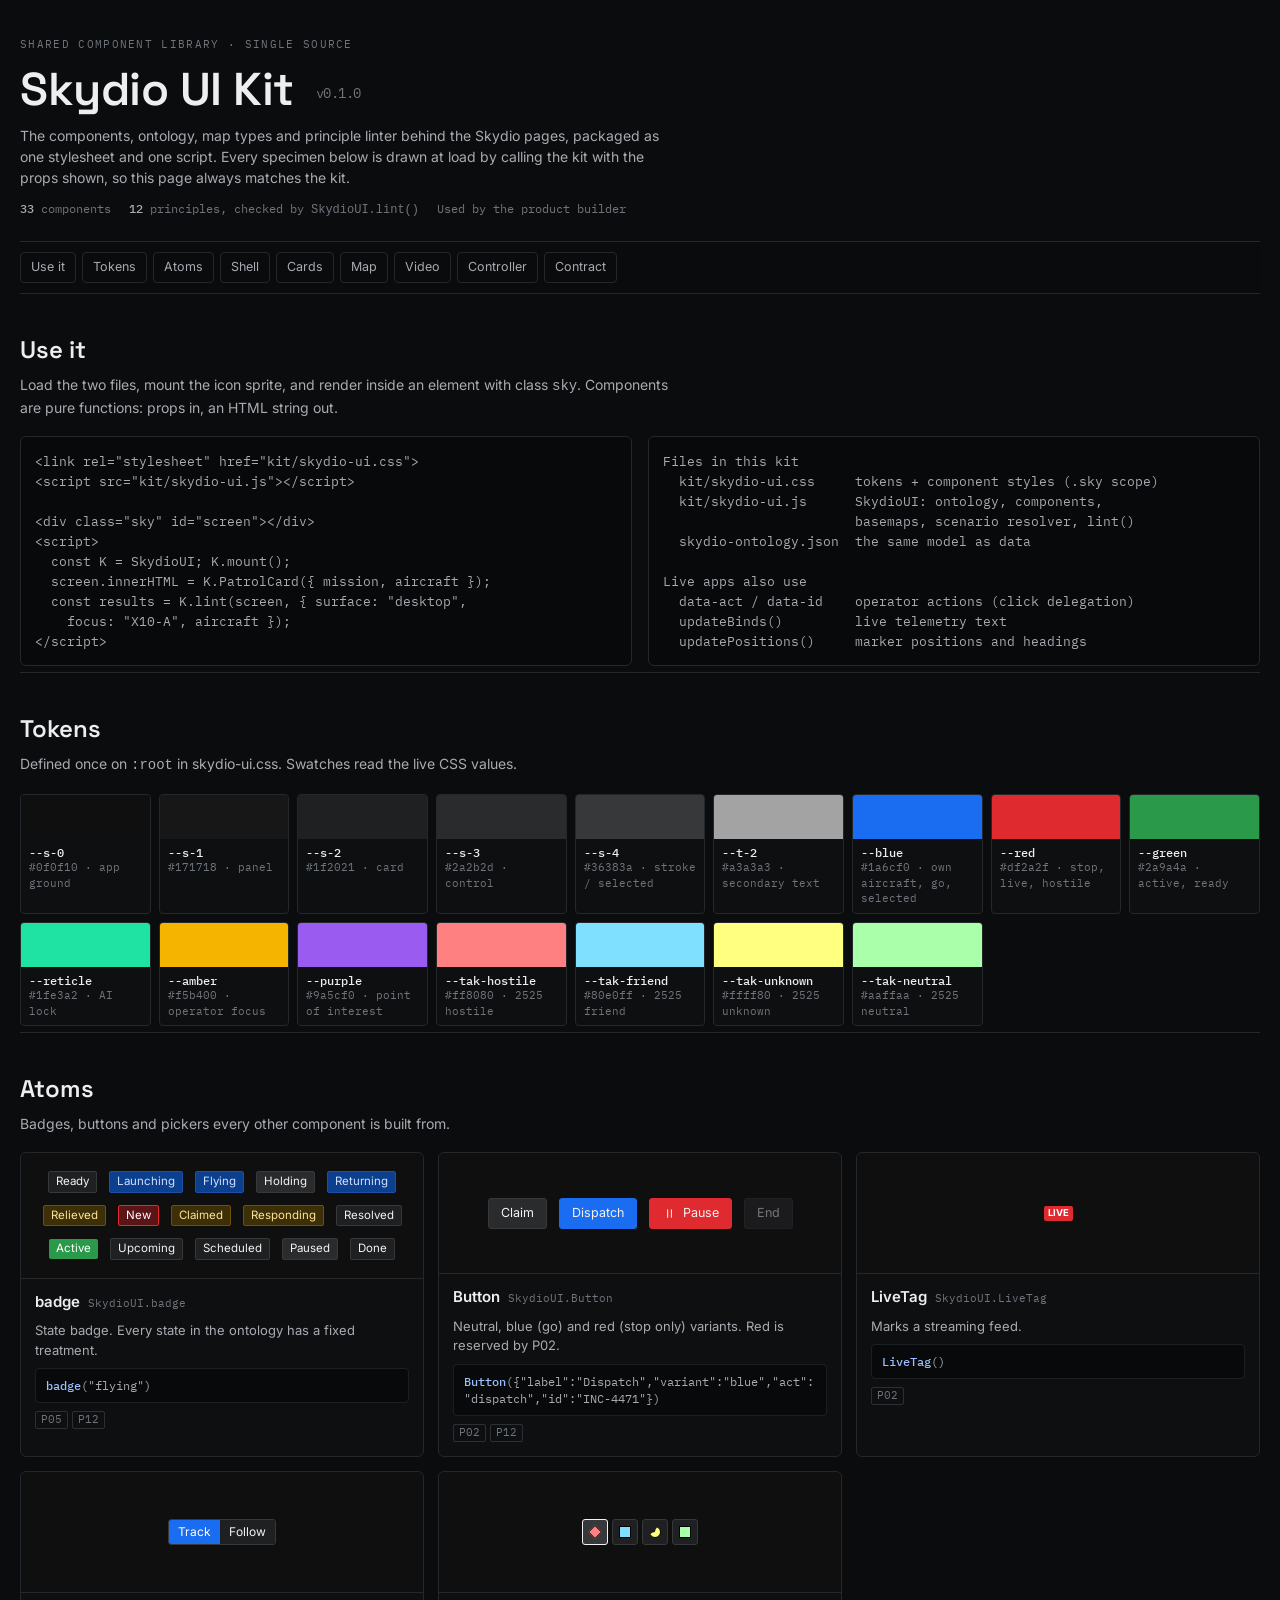
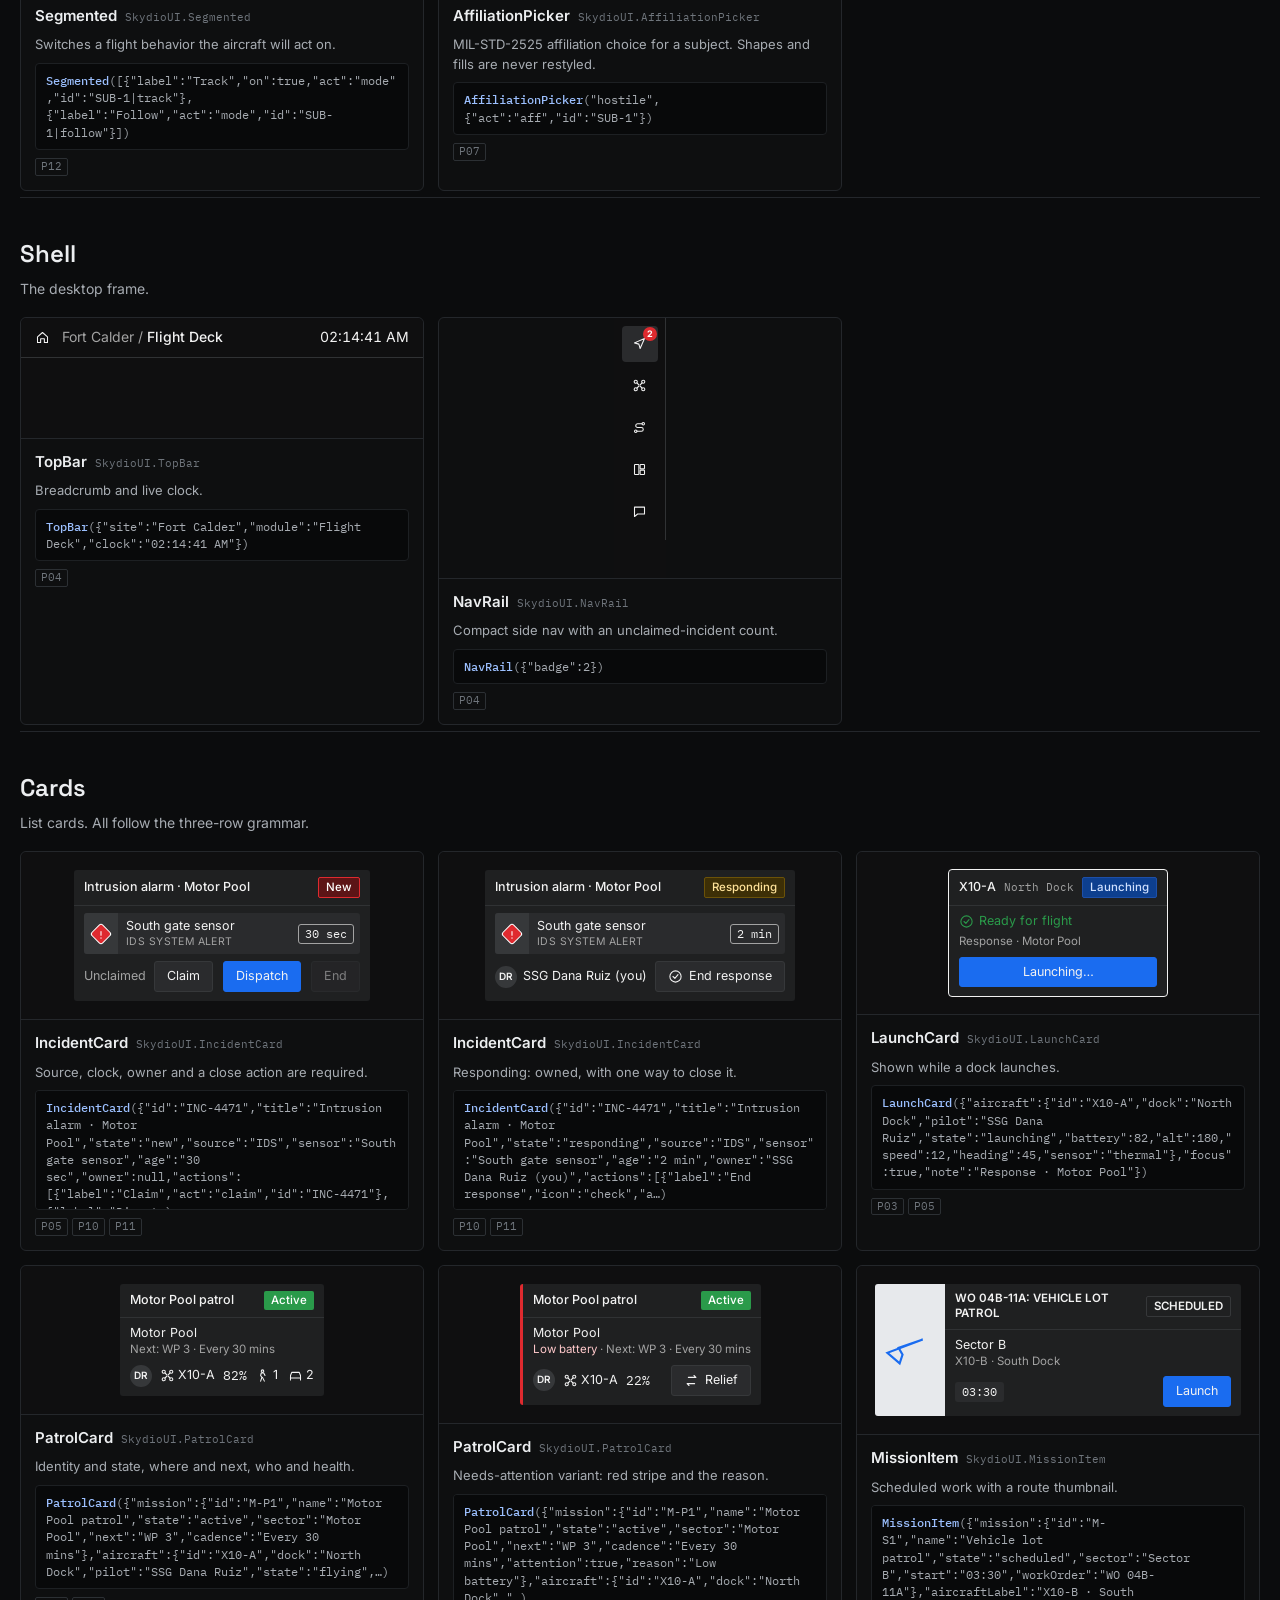
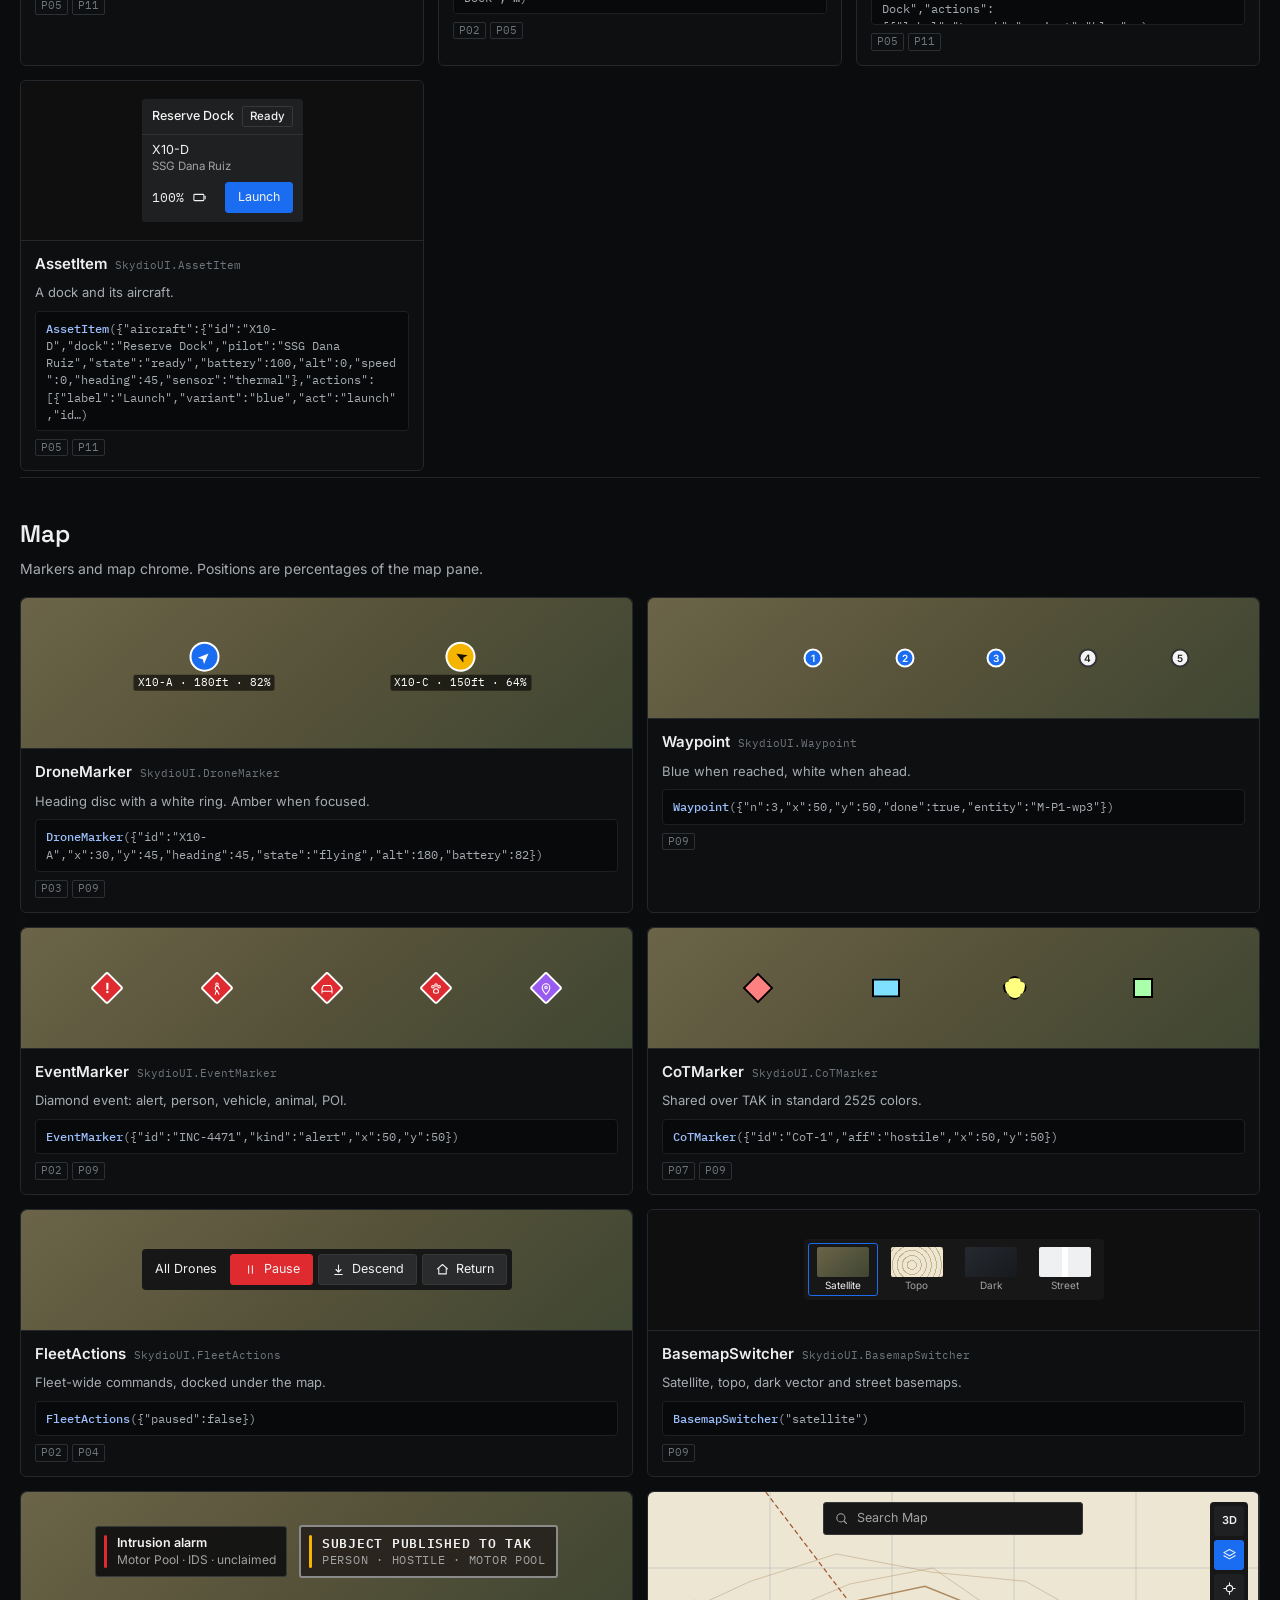
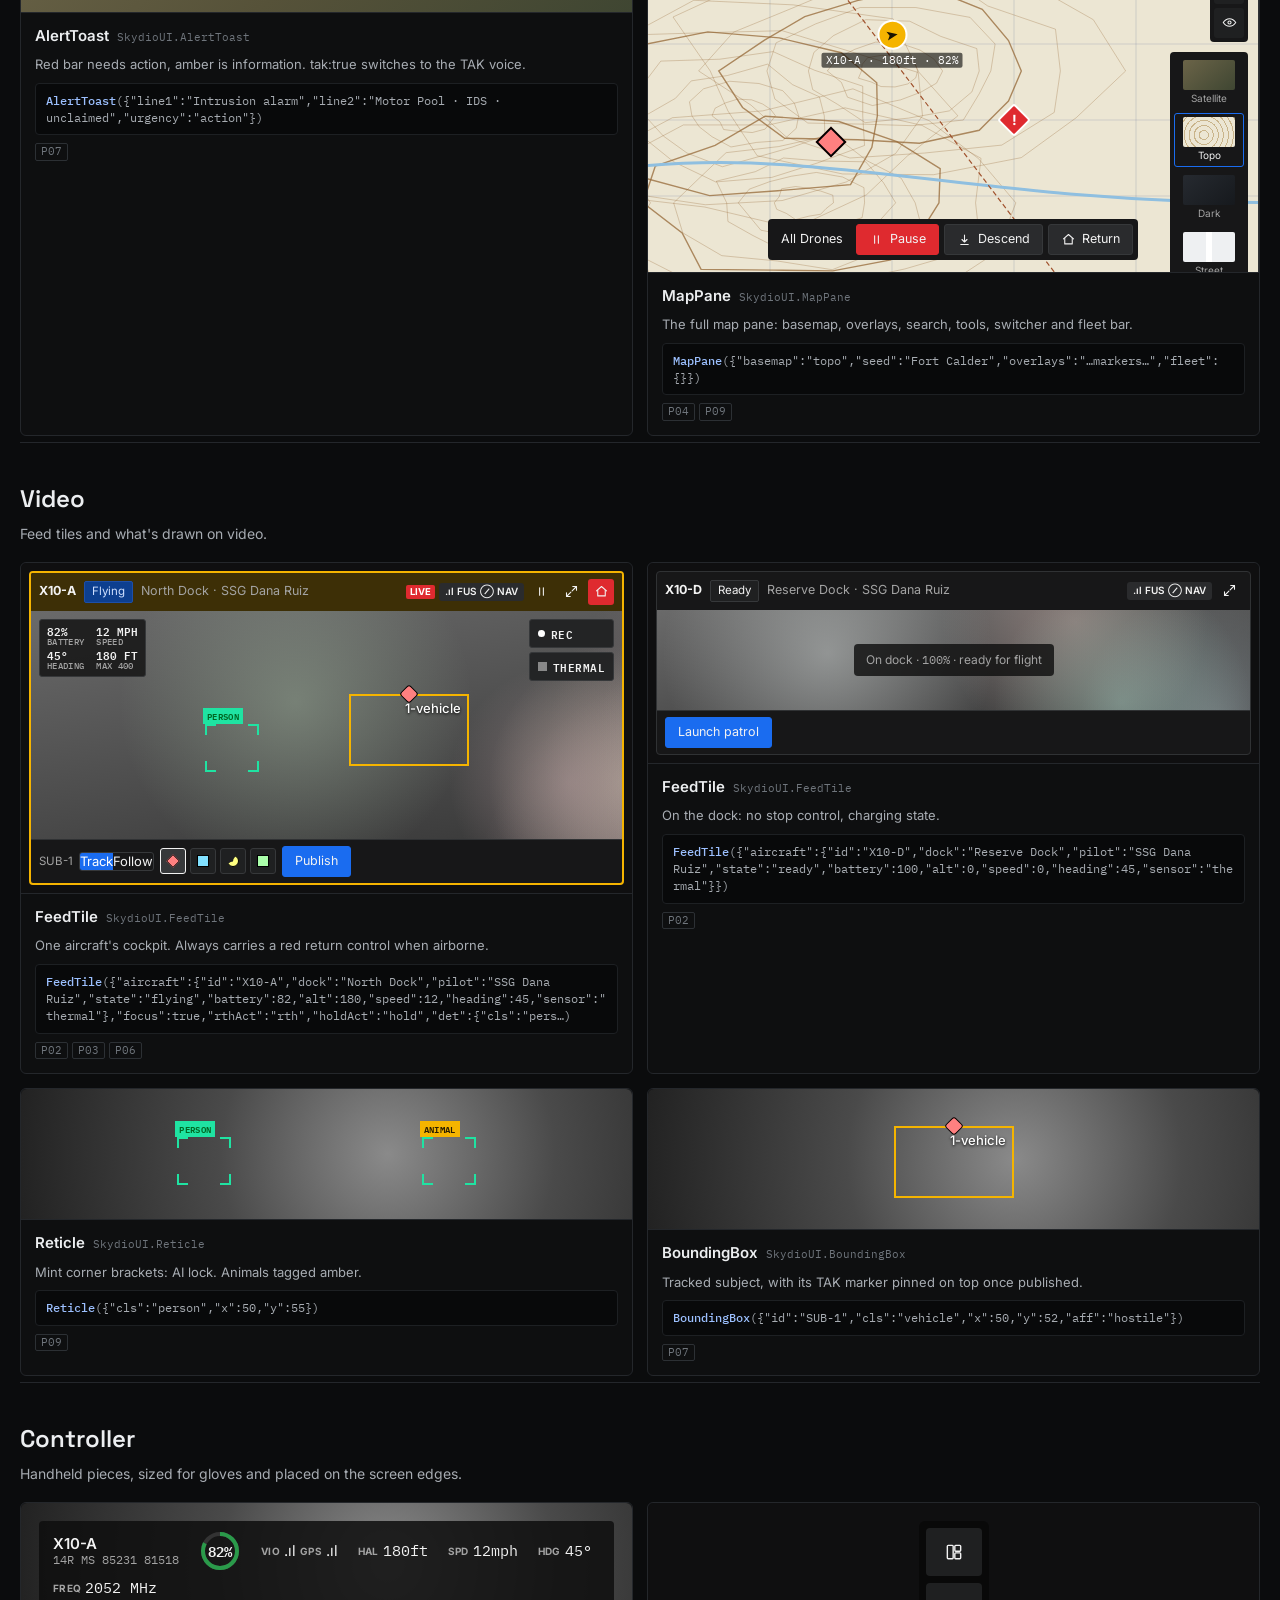
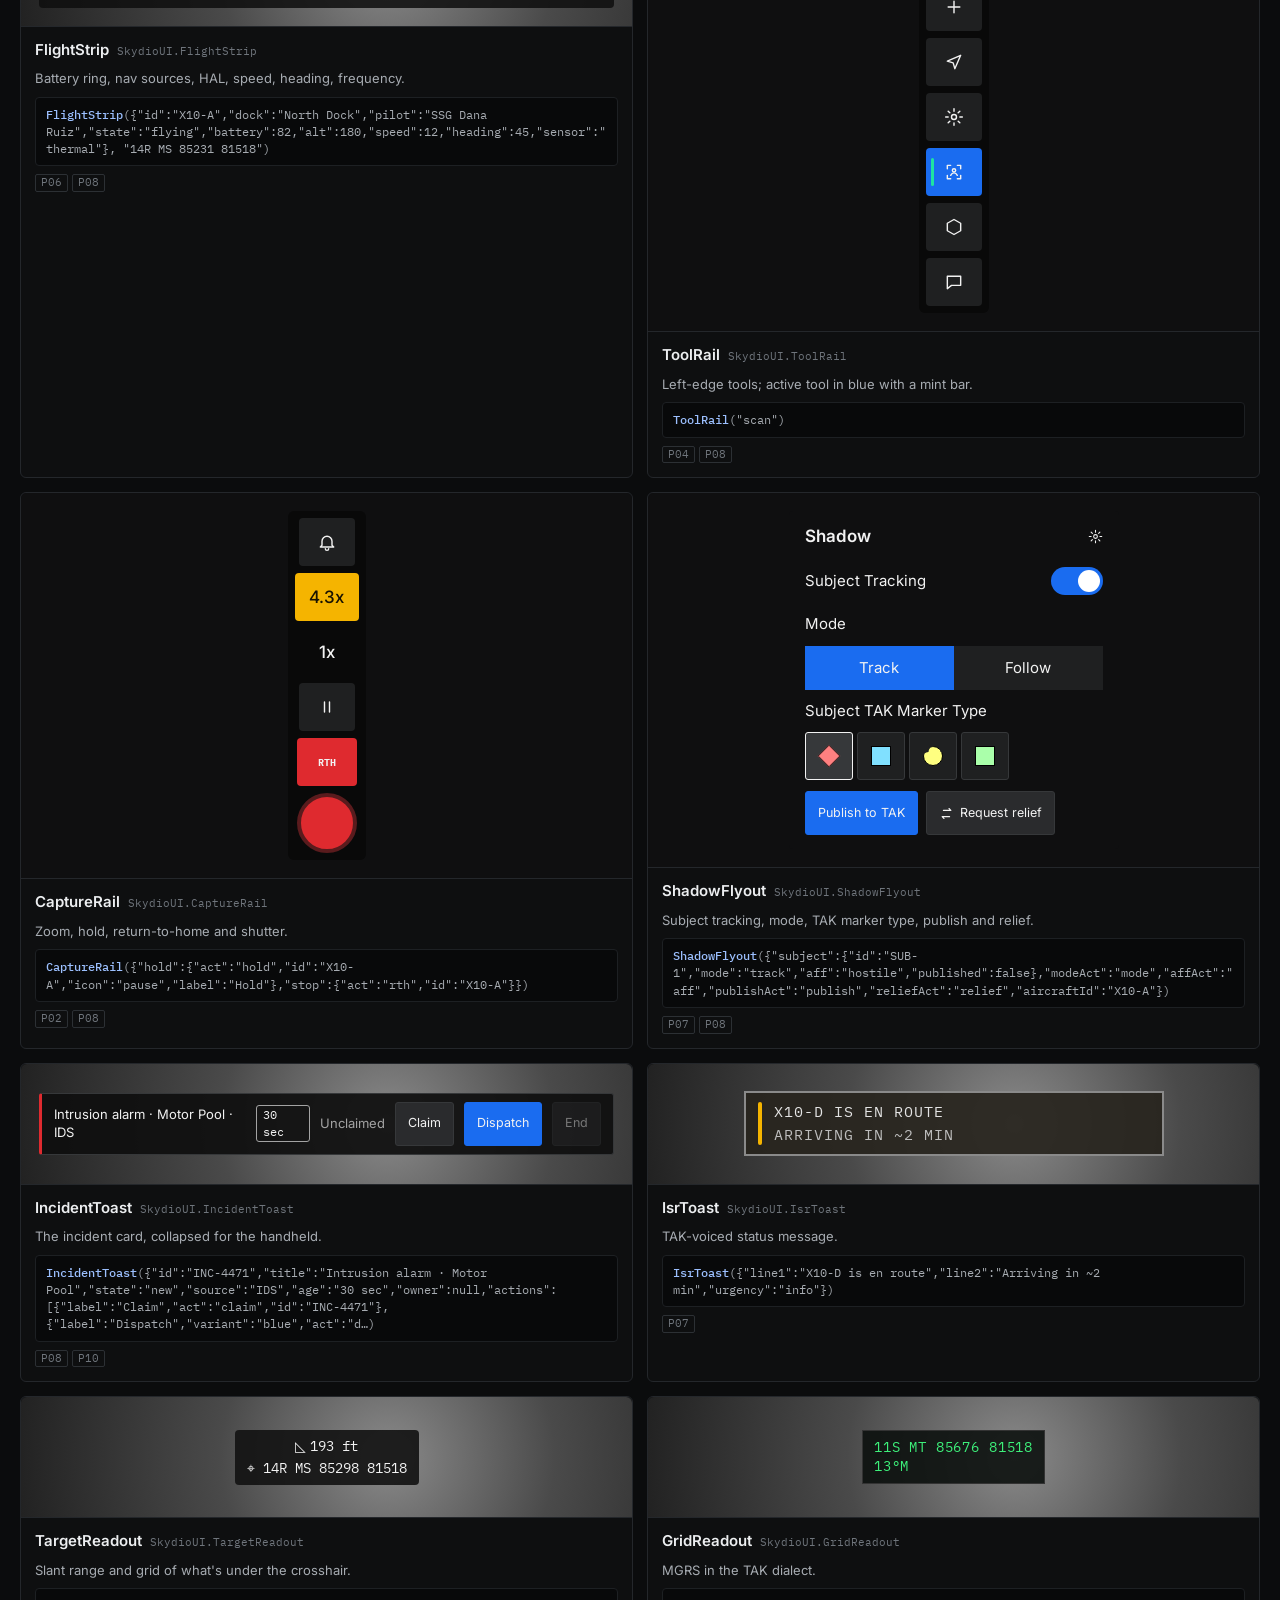
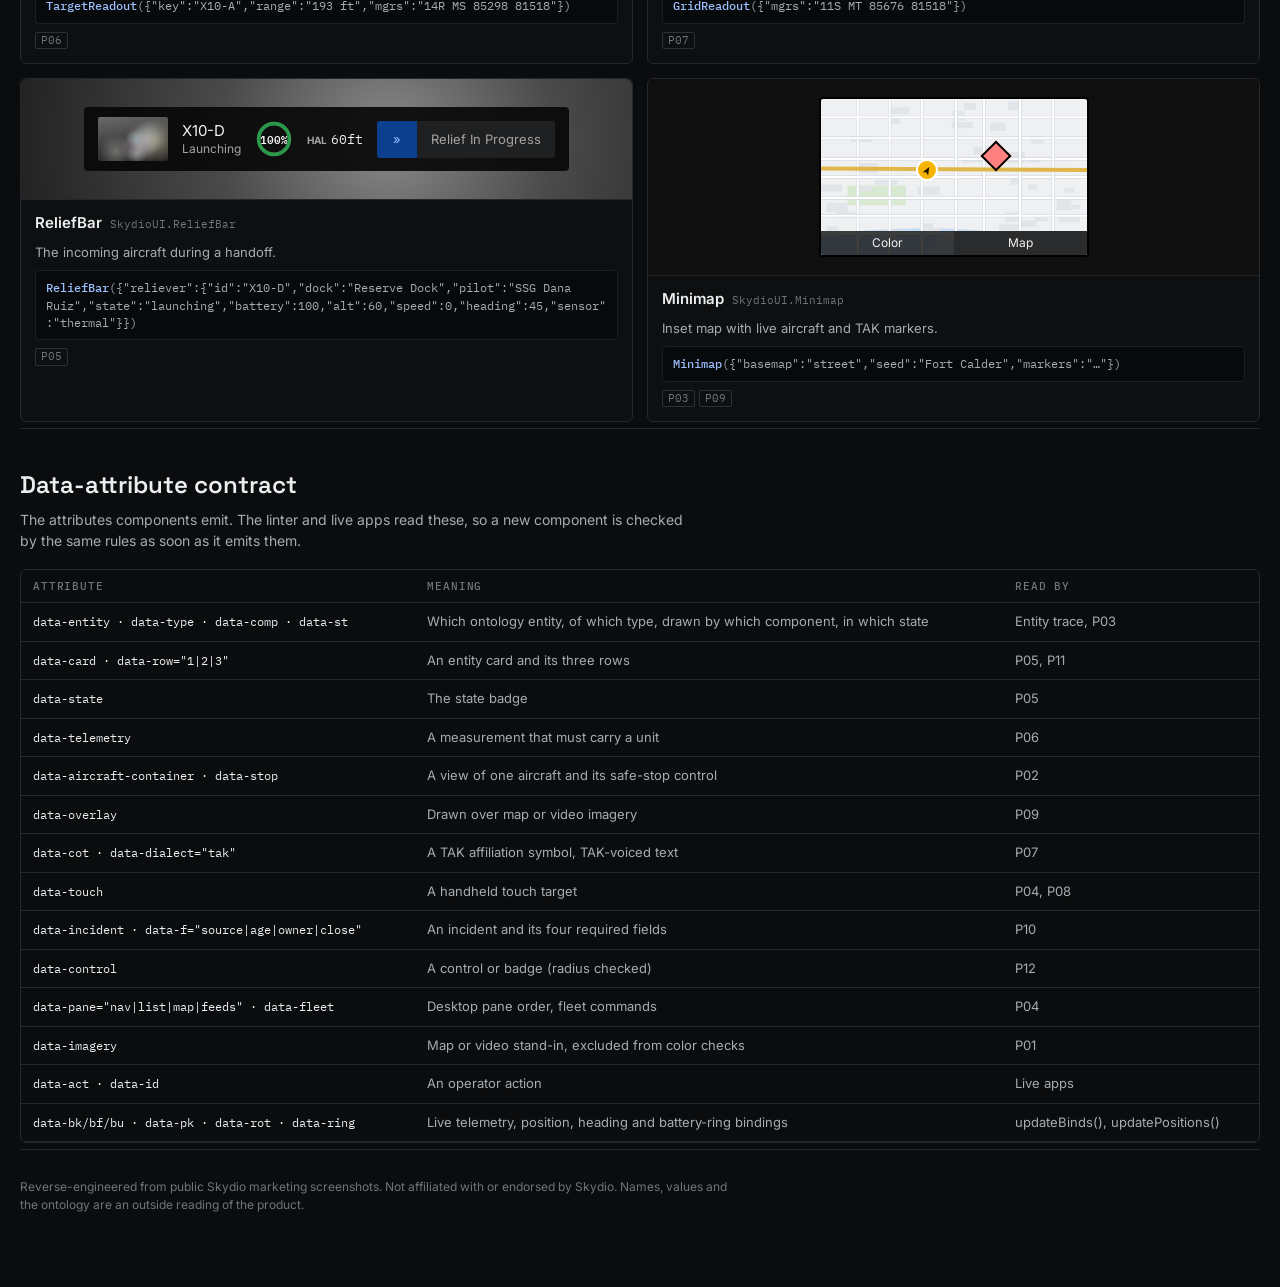
==== commit a80c13db: "One site: Autonomy Console Kit, product builder and component library as tabs Co-Authored-By: Claude" ====
--- a/kit.html
+++ b/kit.html
@@ -68,7 +68,7 @@
   <div class="eyebrow">Shared component library · single source</div>
   <h1>Skydio UI Kit <small id="ver"></small></h1>
   <p class="lede">The components, ontology, map types and principle linter behind the Skydio pages, packaged as one stylesheet and one script. Every specimen below is drawn at load by calling the kit with the props shown, so this page always matches the kit.</p>
-  <div class="meta"><span><b id="nComp">0</b> components</span><span><b>12</b> principles, checked by <code>SkydioUI.lint()</code></span><span>Used by <a href="live.html" id="liveLink">Skydio Live Ops</a> and the <a href="inventory.html">Inventory</a></span></div>
+  <div class="meta"><span><b id="nComp">0</b> components</span><span><b>12</b> principles, checked by <code>SkydioUI.lint()</code></span><span>Used by the product builder</span></div>
 </header>
 <nav class="toc" aria-label="Sections"><ul id="toc"></ul></nav>
 
